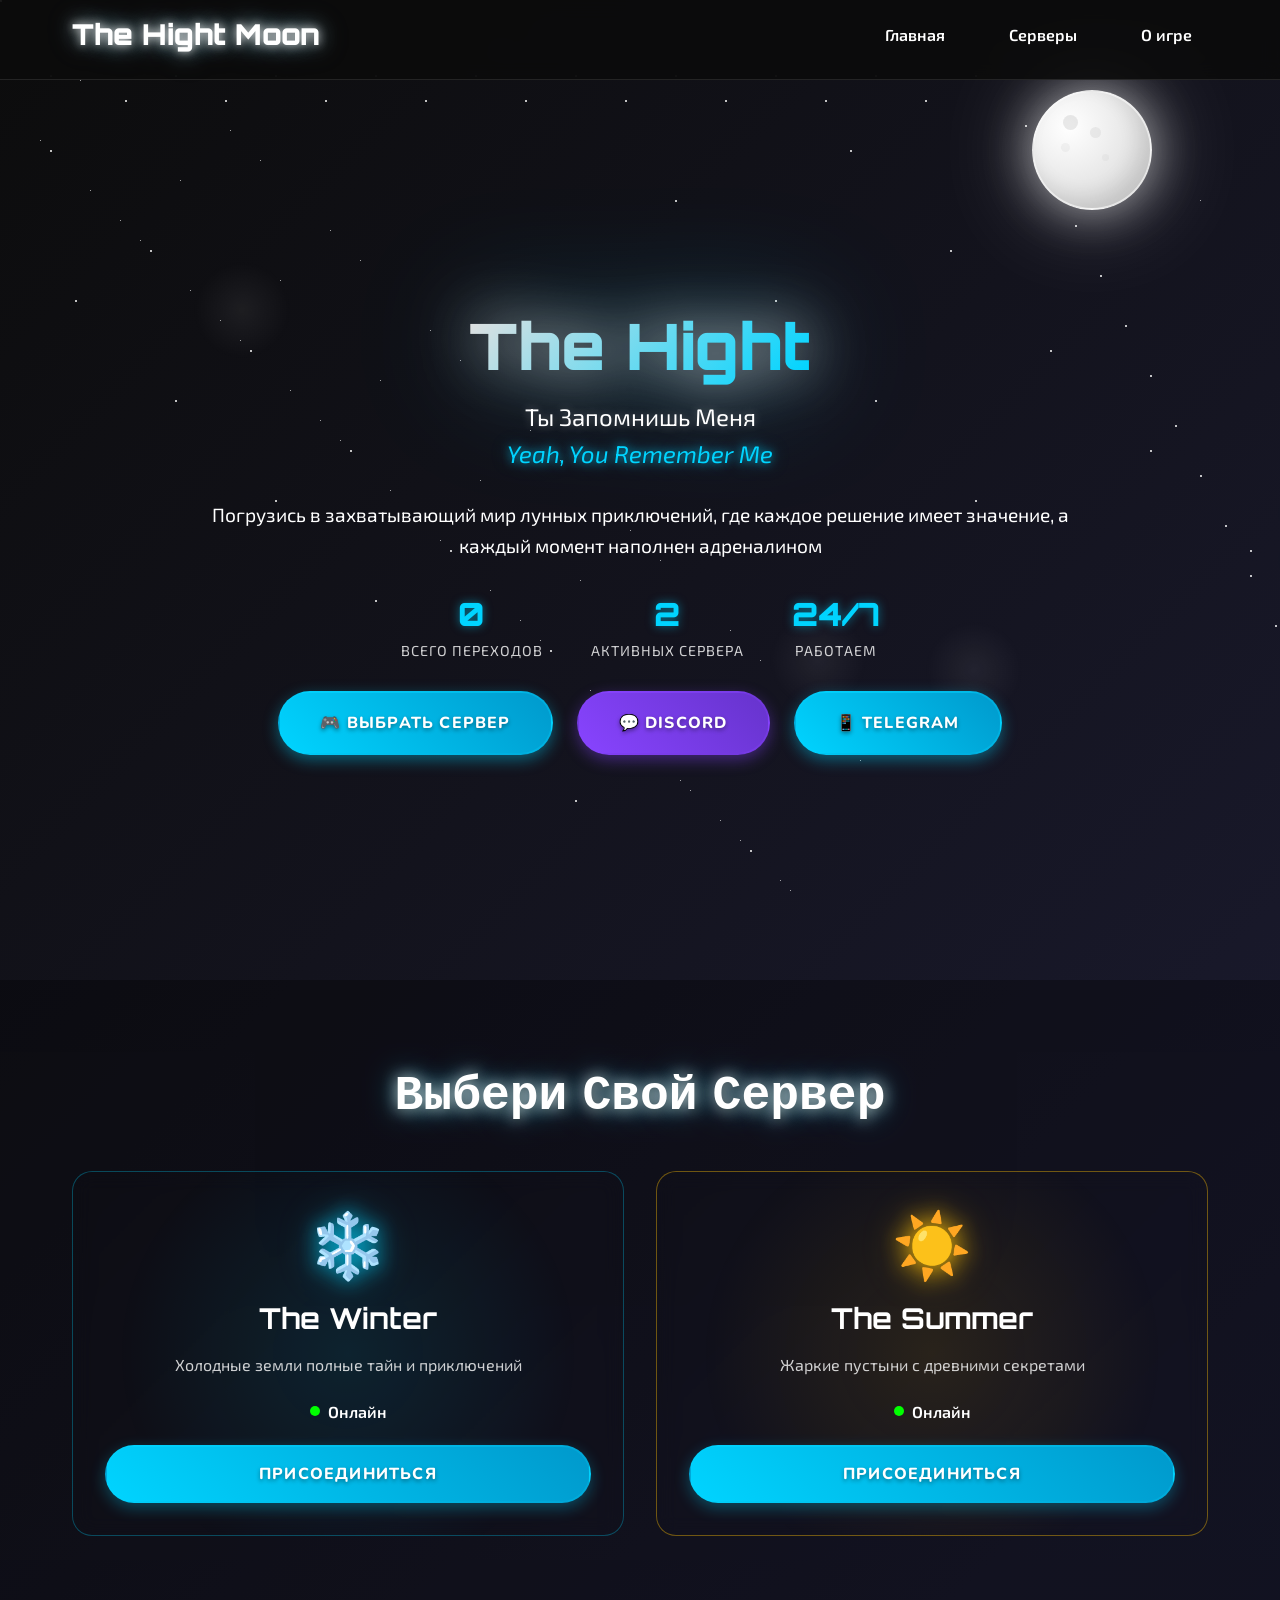
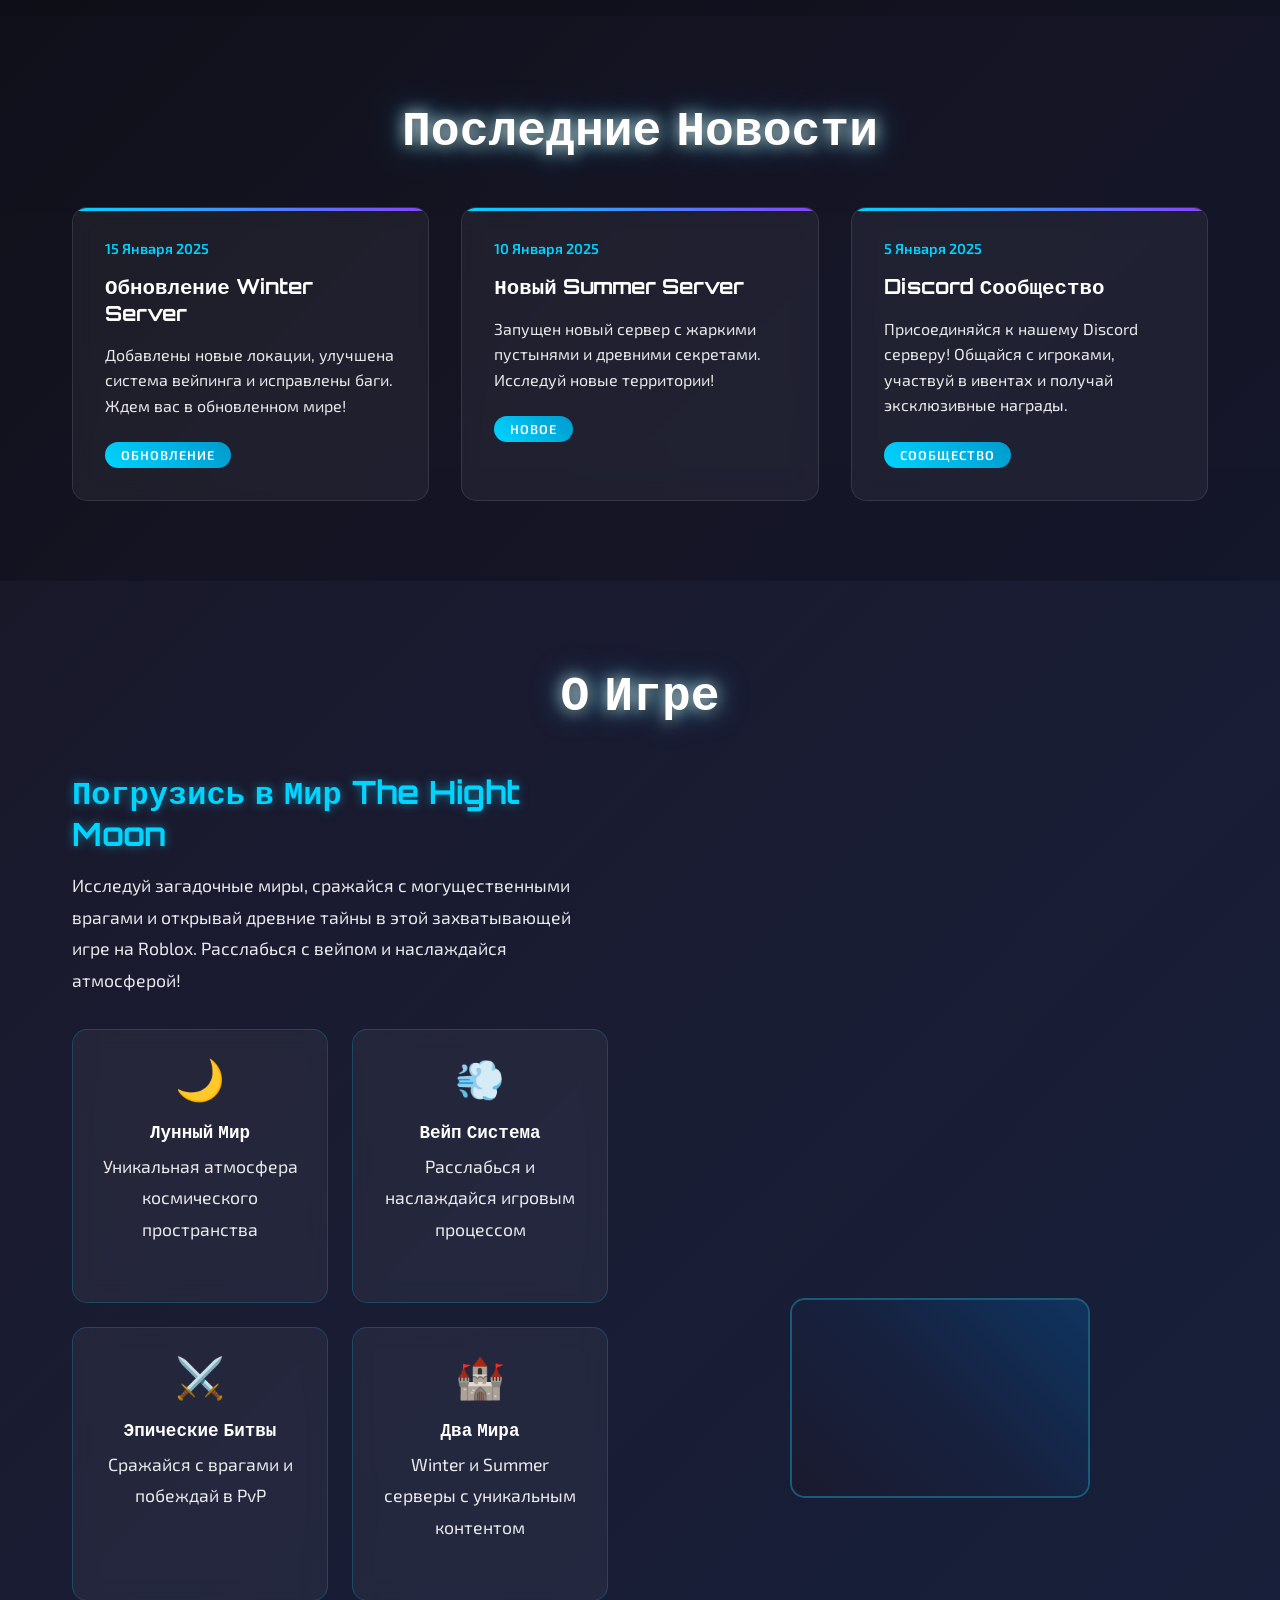
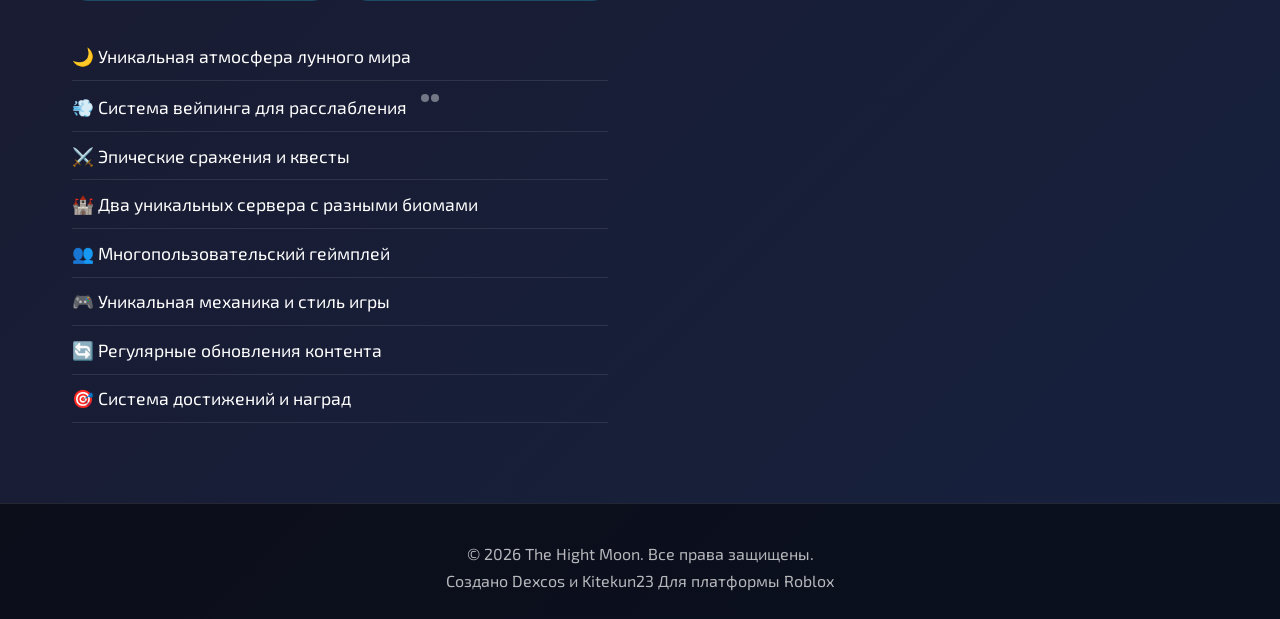
==== index.html @ ecf66708 "Add files via upload" ====
<!DOCTYPE html>
<html lang="ru">
<head>
    <meta charset="UTF-8">
    <meta name="viewport" content="width=device-width, initial-scale=1.0">
    <title>The Hight Moon - Ты Запомнишь Меня</title>
    <link rel="stylesheet" href="styles.css">
    <link href="https://fonts.googleapis.com/css2?family=Orbitron:wght@400;700;900&family=Exo+2:wght@300;400;600;700&family=Russo+One&family=Comfortaa:wght@300;400;500;600;700&family=Nunito:wght@200;300;400;500;600;700;800;900&display=swap" rel="stylesheet">
</head>
<body>
    <div class="stars"></div>
    <div class="moon"></div>
    
    <header class="header">
        <nav class="nav">
            <div class="logo">
                <h1 class="logo-text">The Hight Moon</h1>
            </div>
            <div class="nav-links">
                <a href="#home" class="nav-link">Главная</a>
                <a href="#servers" class="nav-link">Серверы</a>
                <a href="#about" class="nav-link">О игре</a>
            </div>
        </nav>
    </header>

    <main>
        <section id="home" class="hero">
            <div class="smoke-effects">
                <div class="smoke smoke-1"></div>
                <div class="smoke smoke-2"></div>
                <div class="smoke smoke-3"></div>
            </div>
            <div class="hero-content">
                <h1 class="hero-title">The Hight Moon</h1>
                <p class="hero-slogan">Ты Запомнишь Меня<br><span class="slogan-en">Yeah, You Remember Me</span></p>
                <div class="hero-description">
                    <p>Погрузись в захватывающий мир лунных приключений, где каждое решение имеет значение, а каждый момент наполнен адреналином</p>
                </div>
                <div class="hero-stats">
                    <div class="stat-item">
                        <div class="stat-number" id="total-joins">0</div>
                        <div class="stat-label">Всего переходов</div>
                    </div>
                    <div class="stat-item">
                        <div class="stat-number">2</div>
                        <div class="stat-label">Активных сервера</div>
                    </div>
                    <div class="stat-item">
                        <div class="stat-number">24/7</div>
                        <div class="stat-label">Работаем</div>
                    </div>
                </div>
                <div class="hero-buttons">
                    <button class="btn btn-primary" onclick="scrollToServers()">🎮 Выбрать Сервер</button>
                    <button class="btn btn-secondary" onclick="openDiscord()">💬 Discord</button>
                    <button class="btn btn-tertiary" onclick="openTelegram()">📱 Telegram</button>
                </div>
            </div>
        </section>

        <section id="servers" class="servers">
            <div class="container">
                <h2 class="section-title">Выбери Свой Сервер</h2>
                <div class="servers-grid">
                    <div class="server-card winter-server">
                        <div class="server-icon">❄️</div>
                        <h3 class="server-name">The Winter</h3>
                        <p class="server-description">Холодные земли полные тайн и приключений</p>
                        <div class="server-status" id="main-winter-status">
                            <span class="status-dot online"></span>
                            Онлайн
                        </div>
                        <button class="btn btn-server" onclick="joinServer('winter')" id="winter-btn">
                            Присоединиться
                        </button>
                    </div>
                    
                    <div class="server-card summer-server">
                        <div class="server-icon">☀️</div>
                        <h3 class="server-name">The Summer</h3>
                        <p class="server-description">Жаркие пустыни с древними секретами</p>
                        <div class="server-status" id="main-summer-status">
                            <span class="status-dot online"></span>
                            Онлайн
                        </div>
                        <button class="btn btn-server" onclick="joinServer('summer')" id="summer-btn">
                            Присоединиться
                        </button>
                    </div>
                </div>
            </div>
        </section>

        <section id="news" class="news">
            <div class="container">
                <h2 class="section-title">Последние Новости</h2>
                <div class="news-grid">
                    <div class="news-card">
                        <div class="news-date">15 Января 2025</div>
                        <h3>Обновление Winter Server</h3>
                        <p>Добавлены новые локации, улучшена система вейпинга и исправлены баги. Ждем вас в обновленном мире!</p>
                        <div class="news-tag">Обновление</div>
                    </div>
                    <div class="news-card">
                        <div class="news-date">10 Января 2025</div>
                        <h3>Новый Summer Server</h3>
                        <p>Запущен новый сервер с жаркими пустынями и древними секретами. Исследуй новые территории!</p>
                        <div class="news-tag">Новое</div>
                    </div>
                    <div class="news-card">
                        <div class="news-date">5 Января 2025</div>
                        <h3>Discord Сообщество</h3>
                        <p>Присоединяйся к нашему Discord серверу! Общайся с игроками, участвуй в ивентах и получай эксклюзивные награды.</p>
                        <div class="news-tag">Сообщество</div>
                    </div>
                </div>
            </div>
        </section>

        <section id="about" class="about">
            <div class="container">
                <h2 class="section-title">О Игре</h2>
                <div class="about-content">
                    <div class="about-text">
                        <h3>Погрузись в Мир The Hight Moon</h3>
                        <p>Исследуй загадочные миры, сражайся с могущественными врагами и открывай древние тайны в этой захватывающей игре на Roblox. Расслабься с вейпом и наслаждайся атмосферой!</p>
                        
                        <div class="features-grid">
                            <div class="feature-card">
                                <div class="feature-icon">🌙</div>
                                <h4>Лунный Мир</h4>
                                <p>Уникальная атмосфера космического пространства</p>
                            </div>
                            <div class="feature-card">
                                <div class="feature-icon">💨</div>
                                <h4>Вейп Система</h4>
                                <p>Расслабься и наслаждайся игровым процессом</p>
                            </div>
                            <div class="feature-card">
                                <div class="feature-icon">⚔️</div>
                                <h4>Эпические Битвы</h4>
                                <p>Сражайся с врагами и побеждай в PvP</p>
                            </div>
                            <div class="feature-card">
                                <div class="feature-icon">🏰</div>
                                <h4>Два Мира</h4>
                                <p>Winter и Summer серверы с уникальным контентом</p>
                            </div>
                        </div>
                        
                        <ul class="features-list">
                            <li>🌙 Уникальная атмосфера лунного мира</li>
                            <li>💨 Система вейпинга для расслабления <div class="vape-smoke"></div></li>
                            <li>⚔️ Эпические сражения и квесты</li>
                            <li>🏰 Два уникальных сервера с разными биомами</li>
                            <li>👥 Многопользовательский геймплей</li>
                            <li>🎮 Уникальная механика и стиль игры</li>
                            <li>🔄 Регулярные обновления контента</li>
                            <li>🎯 Система достижений и наград</li>
                        </ul>
                    </div>
                    <div class="about-visual">
                        <div class="game-preview">
                            <div class="preview-screen"></div>
                        </div>
                    </div>
                </div>
            </div>
        </section>
    </main>

    <footer class="footer">
        <div class="container">
            <p>&copy; 2026 The Hight Moon. Все права защищены.</p>
            <p>Создано Dexcos и Kitekun23 Для платформы Roblox</p>
        </div>
    </footer>

    <script src="script.js"></script>
</body>
</html>
---- styles.css ----
* {
    margin: 0;
    padding: 0;
    box-sizing: border-box;
}

body {
    font-family: 'Exo 2', sans-serif;
    background: linear-gradient(135deg, #0c0c0c 0%, #1a1a2e 50%, #16213e 100%);
    color: #ffffff;
    overflow-x: hidden;
    min-height: 100vh;
}

/* Animated Stars Background */
.stars {
    position: fixed;
    top: 0;
    left: 0;
    width: 100%;
    height: 100%;
    pointer-events: none;
    z-index: -2;
    overflow: hidden;
}

/* Static twinkling stars */
.stars::before {
    content: '';
    position: absolute;
    width: 2px;
    height: 2px;
    background: #ffffff;
    border-radius: 50%;
    box-shadow: 
        25px 25px #fff, 50px 75px #fff, 75px 25px #fff, 100px 50px #fff,
        125px 100px #fff, 150px 25px #fff, 175px 75px #fff, 200px 50px #fff,
        225px 100px #fff, 250px 25px #fff, 275px 75px #fff, 300px 50px #fff,
        325px 100px #fff, 350px 25px #fff, 375px 75px #fff, 400px 50px #fff,
        425px 100px #fff, 450px 25px #fff, 475px 75px #fff, 500px 50px #fff,
        525px 100px #fff, 550px 25px #fff, 575px 75px #fff, 600px 50px #fff,
        625px 100px #fff, 650px 25px #fff, 675px 75px #fff, 700px 50px #fff,
        725px 100px #fff, 750px 25px #fff, 775px 75px #fff, 800px 50px #fff,
        825px 100px #fff, 850px 25px #fff, 875px 75px #fff, 900px 50px #fff,
        925px 100px #fff, 950px 25px #fff, 975px 75px #fff, 1000px 50px #fff,
        1025px 125px #fff, 1050px 175px #fff, 1075px 225px #fff, 1100px 275px #fff,
        1125px 325px #fff, 1150px 375px #fff, 1175px 425px #fff, 1200px 475px #fff,
        1225px 525px #fff, 1250px 575px #fff, 1275px 625px #fff, 1300px 675px #fff,
        1325px 725px #fff, 1350px 775px #fff, 1375px 825px #fff, 1400px 875px #fff,
        50px 150px #fff, 150px 250px #fff, 250px 350px #fff, 350px 450px #fff,
        450px 550px #fff, 550px 650px #fff, 650px 750px #fff, 750px 850px #fff,
        850px 150px #fff, 950px 250px #fff, 1050px 350px #fff, 1150px 450px #fff,
        1250px 550px #fff, 1350px 650px #fff, 75px 300px #fff, 175px 400px #fff,
        275px 500px #fff, 375px 600px #fff, 475px 700px #fff, 575px 800px #fff,
        675px 200px #fff, 775px 300px #fff, 875px 400px #fff, 975px 500px #fff;
    animation: twinkle 3s infinite;
}

/* More static stars with different timing */
.stars::after {
    content: '';
    position: absolute;
    width: 1px;
    height: 1px;
    background: #ffffff;
    border-radius: 50%;
    box-shadow: 
        80px 80px #fff, 180px 180px #fff, 280px 280px #fff, 380px 380px #fff,
        480px 480px #fff, 580px 580px #fff, 680px 780px #fff, 780px 880px #fff,
        120px 220px #fff, 220px 320px #fff, 320px 420px #fff, 420px 520px #fff,
        520px 620px #fff, 620px 720px #fff, 720px 820px #fff, 820px 920px #fff,
        160px 60px #fff, 260px 160px #fff, 360px 260px #fff, 460px 360px #fff,
        560px 460px #fff, 660px 560px #fff, 760px 660px #fff, 860px 760px #fff,
        40px 140px #fff, 140px 240px #fff, 240px 340px #fff, 340px 440px #fff,
        440px 540px #fff, 540px 640px #fff, 640px 740px #fff, 740px 840px #fff,
        90px 190px #fff, 190px 290px #fff, 290px 390px #fff, 390px 490px #fff,
        490px 590px #fff, 590px 690px #fff, 690px 790px #fff, 790px 890px #fff,
        130px 30px #fff, 230px 130px #fff, 330px 230px #fff, 430px 330px #fff,
        530px 430px #fff, 630px 530px #fff, 730px 630px #fff, 830px 730px #fff,
        1100px 100px #fff, 1200px 200px #fff, 1300px 300px #fff, 1400px 400px #fff,
        1500px 500px #fff, 1600px 600px #fff, 1700px 700px #fff, 1800px 800px #fff;
    animation: twinkle 4s infinite;
    animation-delay: 2s;
    opacity: 0.8;
}

/* Falling stars */
.falling-star {
    position: absolute;
    width: 2px;
    height: 2px;
    background: linear-gradient(45deg, #ffffff, #00d4ff);
    border-radius: 50%;
    box-shadow: 0 0 10px #ffffff, 0 0 20px #00d4ff;
    animation: fall linear infinite;
}

.falling-star::before {
    content: '';
    position: absolute;
    top: 0;
    left: 0;
    width: 100px;
    height: 2px;
    background: linear-gradient(90deg, transparent, #ffffff, transparent);
    transform: rotate(-30deg);
    transform-origin: 0 0;
}

@keyframes fall {
    0% {
        transform: translateX(100vw) translateY(-50px);
        opacity: 1;
    }
    100% {
        transform: translateX(-200px) translateY(50vh);
        opacity: 0;
    }
}

@keyframes twinkle {
    0%, 100% { opacity: 0.3; }
    50% { opacity: 1; }
}

/* Animated Moon */
.moon {
    position: fixed;
    top: 10%;
    right: 10%;
    width: 120px;
    height: 120px;
    background: radial-gradient(circle at 30% 30%, #ffffff, #f0f0f0, #e0e0e0, #d0d0d0);
    border-radius: 50%;
    box-shadow: 
        0 0 50px rgba(255, 255, 255, 0.6),
        0 0 100px rgba(255, 255, 255, 0.3),
        inset -10px -10px 20px rgba(0, 0, 0, 0.1);
    z-index: -1;
    animation: moonFloat 6s ease-in-out infinite;
    border: 2px solid rgba(255, 255, 255, 0.3);
}

.moon::before {
    content: '';
    position: absolute;
    top: 20%;
    left: 25%;
    width: 15px;
    height: 15px;
    background: rgba(200, 200, 200, 0.4);
    border-radius: 50%;
    box-shadow: 
        25px 10px 0 -2px rgba(200, 200, 200, 0.3),
        -5px 25px 0 -3px rgba(200, 200, 200, 0.2),
        35px 35px 0 -4px rgba(200, 200, 200, 0.2);
}

@keyframes moonFloat {
    0%, 100% { transform: translateY(0px) rotate(0deg); }
    50% { transform: translateY(-20px) rotate(5deg); }
}

/* Header */
.header {
    position: fixed;
    top: 0;
    width: 100%;
    background: rgba(12, 12, 12, 0.9);
    backdrop-filter: blur(10px);
    z-index: 1000;
    padding: 1rem 0;
    border-bottom: 1px solid rgba(255, 255, 255, 0.1);
    min-height: 80px;
}

.nav {
    display: flex;
    justify-content: space-between;
    align-items: center;
    max-width: 1200px;
    margin: 0 auto;
    padding: 0 2rem;
}

.logo-text {
    font-family: 'Orbitron', monospace;
    font-size: 1.8rem;
    font-weight: 900;
    color: #ffffff;
    text-shadow: 
        0 0 10px rgba(255, 255, 255, 0.8),
        0 0 20px rgba(255, 255, 255, 0.6),
        0 0 30px rgba(0, 212, 255, 0.4);
    filter: drop-shadow(2px 2px 4px rgba(0, 0, 0, 0.8));
}

@keyframes gradientShift {
    0%, 100% { background-position: 0% 50%; }
    50% { background-position: 100% 50%; }
}

.nav-links {
    display: flex;
    gap: 2rem;
}

.nav-link {
    color: #ffffff;
    text-decoration: none;
    font-weight: 600;
    transition: all 0.3s ease;
    position: relative;
    padding: 0.5rem 1rem;
}

.nav-link::before {
    content: '';
    position: absolute;
    bottom: 0;
    left: 50%;
    width: 0;
    height: 2px;
    background: linear-gradient(45deg, #00d4ff, #8844ff);
    transition: all 0.3s ease;
    transform: translateX(-50%);
}

.nav-link:hover::before {
    width: 100%;
}

.nav-link:hover {
    color: #00d4ff;
    transform: translateY(-2px);
}

/* Hero Section */
.hero {
    min-height: 100vh;
    display: flex;
    align-items: center;
    justify-content: center;
    text-align: center;
    position: relative;
    padding: 0 2rem;
    margin-top: 80px;
}

.hero-content {
    z-index: 2;
    max-width: 900px;
}

.hero-description {
    margin: 2rem 0;
    font-size: 1.2rem;
    opacity: 0.9;
    line-height: 1.6;
    animation: fadeInUp 1s ease 0.7s both;
}

.hero-stats {
    display: flex;
    justify-content: center;
    gap: 3rem;
    margin: 2rem 0;
    animation: fadeInUp 1s ease 0.9s both;
}

.stat-item {
    text-align: center;
}

.stat-number {
    font-family: 'Orbitron', monospace;
    font-size: 2rem;
    font-weight: 900;
    color: #00d4ff;
    text-shadow: 0 0 10px rgba(0, 212, 255, 0.5);
    margin-bottom: 0.5rem;
}

.stat-label {
    font-size: 0.9rem;
    opacity: 0.8;
    text-transform: uppercase;
    letter-spacing: 1px;
}

.hero-title {
    font-family: 'Orbitron', monospace;
    font-size: 4rem;
    font-weight: 900;
    margin-bottom: 1rem;
    background: linear-gradient(135deg, #ffffff 0%, #e0e0e0 30%, #00d4ff 70%, #0099cc 100%);
    -webkit-background-clip: text;
    -webkit-text-fill-color: transparent;
    background-clip: text;
    filter: drop-shadow(0 0 30px rgba(255, 255, 255, 0.8)) drop-shadow(0 0 60px rgba(0, 212, 255, 0.4));
    animation: titleGlow 3s ease-in-out infinite alternate;
}

@keyframes titleGlow {
    0% { 
        filter: drop-shadow(0 0 30px rgba(255, 255, 255, 0.8)) drop-shadow(0 0 60px rgba(0, 212, 255, 0.4));
        transform: scale(1);
    }
    100% { 
        filter: drop-shadow(0 0 40px rgba(255, 255, 255, 1)) drop-shadow(0 0 80px rgba(0, 212, 255, 0.6));
        transform: scale(1.02);
    }
}

.hero-slogan {
    font-size: 1.5rem;
    margin-bottom: 2rem;
    opacity: 0.9;
    animation: fadeInUp 1s ease 0.5s both;
    color: #ffffff;
    text-shadow: 0 0 10px rgba(255, 255, 255, 0.3);
}

.slogan-en {
    font-style: italic;
    color: #00d4ff;
    display: block;
    margin-top: 0.5rem;
    text-shadow: 
        0 0 10px rgba(0, 212, 255, 0.8),
        0 0 20px rgba(0, 212, 255, 0.4);
    animation: slogan-glow 4s ease-in-out infinite alternate;
}

@keyframes slogan-glow {
    0% { 
        text-shadow: 
            0 0 10px rgba(0, 212, 255, 0.8),
            0 0 20px rgba(0, 212, 255, 0.4);
    }
    100% { 
        text-shadow: 
            0 0 20px rgba(0, 212, 255, 1),
            0 0 40px rgba(0, 212, 255, 0.6);
    }
}

.hero-buttons {
    display: flex;
    gap: 1.5rem;
    justify-content: center;
    flex-wrap: wrap;
    animation: fadeInUp 1s ease 1s both;
    margin-top: 2rem;
}

.hero-buttons .btn {
    min-width: 180px;
    padding: 1.2rem 2.5rem;
    font-size: 1rem;
    font-weight: 800;
    border-radius: 60px;
}

/* Buttons */
.btn {
    padding: 1rem 2rem;
    border: none;
    border-radius: 50px;
    font-size: 1.1rem;
    font-weight: 700;
    font-family: 'Nunito', 'Comfortaa', 'Exo 2', sans-serif;
    cursor: pointer;
    transition: all 0.3s ease;
    position: relative;
    overflow: hidden;
    text-transform: uppercase;
    letter-spacing: 1.2px;
    text-shadow: 0 2px 4px rgba(0, 0, 0, 0.4);
}

.btn::before {
    content: '';
    position: absolute;
    top: 0;
    left: -100%;
    width: 100%;
    height: 100%;
    background: linear-gradient(90deg, transparent, rgba(255, 255, 255, 0.2), transparent);
    transition: left 0.5s;
}

.btn:hover::before {
    left: 100%;
}

.btn-primary {
    background: linear-gradient(45deg, #00d4ff, #0099cc);
    color: white;
    box-shadow: 0 5px 15px rgba(0, 212, 255, 0.4);
    border: 2px solid rgba(0, 212, 255, 0.3);
    font-family: 'Nunito', 'Comfortaa', 'Exo 2', sans-serif;
    font-weight: 800;
    text-shadow: 0 2px 4px rgba(0, 0, 0, 0.4);
}

.btn-primary:hover {
    transform: translateY(-3px);
    box-shadow: 0 8px 25px rgba(0, 212, 255, 0.6);
    background: linear-gradient(45deg, #00d4ff, #00aadd);
    text-shadow: 0 2px 6px rgba(0, 0, 0, 0.5);
}

.btn-secondary {
    background: linear-gradient(45deg, #8844ff, #6633cc);
    color: white;
    box-shadow: 0 5px 15px rgba(136, 68, 255, 0.4);
    border: 2px solid rgba(136, 68, 255, 0.3);
    font-family: 'Nunito', 'Comfortaa', 'Exo 2', sans-serif;
    font-weight: 800;
    text-shadow: 0 2px 4px rgba(0, 0, 0, 0.4);
}

.btn-secondary:hover {
    transform: translateY(-3px);
    box-shadow: 0 8px 25px rgba(136, 68, 255, 0.6);
    background: linear-gradient(45deg, #9955ff, #7744dd);
    text-shadow: 0 2px 6px rgba(0, 0, 0, 0.5);
}

.btn-tertiary {
    background: linear-gradient(45deg, #00d4ff, #0099cc);
    color: white;
    box-shadow: 0 5px 15px rgba(0, 212, 255, 0.4);
    border: 2px solid rgba(0, 212, 255, 0.3);
    font-family: 'Nunito', 'Comfortaa', 'Exo 2', sans-serif;
    font-weight: 800;
    text-shadow: 0 2px 4px rgba(0, 0, 0, 0.4);
}

.btn-tertiary:hover {
    transform: translateY(-3px);
    box-shadow: 0 8px 25px rgba(0, 212, 255, 0.6);
    background: linear-gradient(45deg, #00d4ff, #00aadd);
    text-shadow: 0 2px 6px rgba(0, 0, 0, 0.5);
}

/* Smoke and Vape Effects */
.smoke-effects {
    position: absolute;
    top: 0;
    left: 0;
    width: 100%;
    height: 100%;
    pointer-events: none;
    z-index: 1;
}

.smoke {
    position: absolute;
    width: 100px;
    height: 100px;
    background: radial-gradient(circle, rgba(255, 255, 255, 0.1) 0%, transparent 70%);
    border-radius: 50%;
    animation: smokeFloat 8s ease-in-out infinite;
    opacity: 0.6;
}

.smoke-1 {
    top: 20%;
    left: 15%;
    animation-delay: 0s;
    animation-duration: 10s;
}

.smoke-2 {
    top: 60%;
    right: 20%;
    animation-delay: 3s;
    animation-duration: 12s;
}

.smoke-3 {
    bottom: 30%;
    left: 60%;
    animation-delay: 6s;
    animation-duration: 9s;
}

@keyframes smokeFloat {
    0%, 100% {
        transform: translateY(0px) scale(1) rotate(0deg);
        opacity: 0.3;
    }
    25% {
        transform: translateY(-30px) scale(1.2) rotate(90deg);
        opacity: 0.6;
    }
    50% {
        transform: translateY(-60px) scale(1.5) rotate(180deg);
        opacity: 0.4;
    }
    75% {
        transform: translateY(-30px) scale(1.1) rotate(270deg);
        opacity: 0.7;
    }
}

/* Vape smoke effect */
.vape-smoke {
    display: inline-block;
    position: relative;
    margin-left: 10px;
    width: 20px;
    height: 20px;
}

.vape-smoke::before,
.vape-smoke::after {
    content: '';
    position: absolute;
    width: 8px;
    height: 8px;
    background: rgba(255, 255, 255, 0.4);
    border-radius: 50%;
    animation: vapeSmoke 2s ease-in-out infinite;
}

.vape-smoke::before {
    left: 0;
    animation-delay: 0s;
}

.vape-smoke::after {
    left: 10px;
    animation-delay: 0.5s;
}

@keyframes vapeSmoke {
    0% {
        transform: translateY(0) scale(0.5);
        opacity: 0.8;
    }
    50% {
        transform: translateY(-15px) scale(1);
        opacity: 0.4;
    }
    100% {
        transform: translateY(-30px) scale(1.5);
        opacity: 0;
    }
}

@keyframes clickSmokeFloat {
    0% {
        transform: translateY(0) scale(0.5);
        opacity: 0.8;
    }
    100% {
        transform: translateY(-50px) scale(2);
        opacity: 0;
    }
}

/* Sections */
.container {
    max-width: 1200px;
    margin: 0 auto;
    padding: 0 2rem;
}

.section-title {
    font-family: 'Orbitron', monospace;
    font-size: 3rem;
    text-align: center;
    margin-bottom: 3rem;
    color: #ffffff;
    text-shadow: 
        0 0 15px rgba(255, 255, 255, 0.8),
        0 0 30px rgba(0, 212, 255, 0.6),
        2px 2px 6px rgba(0, 0, 0, 0.8);
}

/* Servers Section */
.servers {
    padding: 5rem 0;
    background: rgba(0, 0, 0, 0.3);
}

.servers-grid {
    display: grid;
    grid-template-columns: repeat(auto-fit, minmax(350px, 1fr));
    gap: 2rem;
    margin-top: 3rem;
}

.server-card {
    background: rgba(255, 255, 255, 0.05);
    border-radius: 20px;
    padding: 2rem;
    text-align: center;
    backdrop-filter: blur(10px);
    border: 1px solid rgba(255, 255, 255, 0.1);
    transition: all 0.3s ease;
    position: relative;
    overflow: hidden;
}

.server-card::before {
    content: '';
    position: absolute;
    top: 0;
    left: 0;
    right: 0;
    bottom: 0;
    background: linear-gradient(45deg, transparent, rgba(255, 255, 255, 0.05), transparent);
    transform: translateX(-100%);
    transition: transform 0.6s;
}

.server-card:hover::before {
    transform: translateX(100%);
}

.server-card:hover {
    transform: translateY(-10px);
    box-shadow: 0 20px 40px rgba(0, 0, 0, 0.3);
}

.winter-server {
    border-color: rgba(0, 212, 255, 0.3);
    background: radial-gradient(circle at center, rgba(0, 212, 255, 0.1) 0%, transparent 70%);
}

.winter-server:hover {
    box-shadow: 0 20px 40px rgba(0, 212, 255, 0.2);
    background: radial-gradient(circle at center, rgba(0, 212, 255, 0.15) 0%, transparent 70%);
}

.winter-server .server-icon {
    text-shadow: 0 0 20px rgba(0, 212, 255, 0.8), 0 0 40px rgba(0, 212, 255, 0.4);
}

.summer-server {
    border-color: rgba(255, 193, 7, 0.4);
    background: radial-gradient(circle at center, rgba(255, 193, 7, 0.1) 0%, transparent 70%);
}

.summer-server:hover {
    box-shadow: 0 20px 40px rgba(255, 193, 7, 0.3);
    background: radial-gradient(circle at center, rgba(255, 193, 7, 0.15) 0%, transparent 70%);
}

.server-icon {
    font-size: 4rem;
    margin-bottom: 1rem;
    animation: pulse 2s infinite;
}

.summer-server .server-icon {
    text-shadow: 0 0 20px rgba(255, 193, 7, 0.8), 0 0 40px rgba(255, 193, 7, 0.4);
}

@keyframes pulse {
    0%, 100% { transform: scale(1); }
    50% { transform: scale(1.1); }
}

.server-name {
    font-family: 'Orbitron', monospace;
    font-size: 1.8rem;
    margin-bottom: 1rem;
    color: #ffffff;
}

.server-description {
    margin-bottom: 1.5rem;
    opacity: 0.8;
    line-height: 1.6;
}

.server-status {
    display: flex;
    align-items: center;
    justify-content: center;
    gap: 0.5rem;
    margin-bottom: 1.5rem;
    font-weight: 600;
}

.status-dot {
    width: 10px;
    height: 10px;
    border-radius: 50%;
    background: #00ff00;
    animation: blink 1.5s infinite;
}

.status-dot.offline {
    background: #ff4444;
}

.status-dot.maintenance {
    background: #ffaa00;
    animation: blink 1s infinite;
}

@keyframes blink {
    0%, 100% { opacity: 1; }
    50% { opacity: 0.3; }
}

.btn-server {
    background: linear-gradient(45deg, #00d4ff, #0099cc);
    color: white;
    width: 100%;
    box-shadow: 0 5px 15px rgba(0, 212, 255, 0.3);
    border: 2px solid rgba(0, 212, 255, 0.2);
    font-family: 'Nunito', 'Comfortaa', 'Exo 2', sans-serif;
    font-weight: 800;
    font-size: 1rem;
    letter-spacing: 1.2px;
}

.btn-server:hover {
    transform: translateY(-3px);
    box-shadow: 0 8px 25px rgba(0, 212, 255, 0.5);
}

/* News Section */
.news {
    padding: 5rem 0;
    background: rgba(0, 0, 0, 0.2);
}

.news-grid {
    display: grid;
    grid-template-columns: repeat(auto-fit, minmax(300px, 1fr));
    gap: 2rem;
    margin-top: 3rem;
}

.news-card {
    background: rgba(255, 255, 255, 0.05);
    border: 1px solid rgba(255, 255, 255, 0.1);
    border-radius: 15px;
    padding: 2rem;
    backdrop-filter: blur(10px);
    transition: all 0.3s ease;
    position: relative;
    overflow: hidden;
}

.news-card::before {
    content: '';
    position: absolute;
    top: 0;
    left: 0;
    right: 0;
    height: 3px;
    background: linear-gradient(90deg, #00d4ff, #8844ff);
}

.news-card:hover {
    transform: translateY(-5px);
    box-shadow: 0 15px 30px rgba(0, 212, 255, 0.1);
    border-color: rgba(0, 212, 255, 0.3);
}

.news-date {
    font-size: 0.9rem;
    color: #00d4ff;
    margin-bottom: 1rem;
    font-weight: 600;
}

.news-card h3 {
    font-family: 'Orbitron', monospace;
    color: #ffffff;
    margin-bottom: 1rem;
    font-size: 1.3rem;
}

.news-card p {
    line-height: 1.6;
    opacity: 0.9;
    margin-bottom: 1.5rem;
}

.news-tag {
    display: inline-block;
    background: linear-gradient(45deg, #00d4ff, #0099cc);
    color: white;
    padding: 0.3rem 1rem;
    border-radius: 20px;
    font-size: 0.8rem;
    font-weight: 600;
    text-transform: uppercase;
    letter-spacing: 1px;
}

/* About Section */
.about {
    padding: 5rem 0;
}

.about-content {
    display: grid;
    grid-template-columns: 1fr 1fr;
    gap: 4rem;
    align-items: center;
}

.about-text h3 {
    font-family: 'Orbitron', monospace;
    font-size: 2rem;
    margin-bottom: 1rem;
    color: #00d4ff;
    text-shadow: 0 0 10px rgba(0, 212, 255, 0.5);
}

.features-grid {
    display: grid;
    grid-template-columns: repeat(auto-fit, minmax(250px, 1fr));
    gap: 1.5rem;
    margin: 2rem 0;
}

.feature-card {
    background: rgba(255, 255, 255, 0.05);
    border: 1px solid rgba(0, 212, 255, 0.2);
    border-radius: 15px;
    padding: 1.5rem;
    text-align: center;
    transition: all 0.3s ease;
    backdrop-filter: blur(10px);
}

.feature-card:hover {
    transform: translateY(-5px);
    box-shadow: 0 10px 25px rgba(0, 212, 255, 0.2);
    border-color: rgba(0, 212, 255, 0.4);
}

.feature-icon {
    font-size: 2.5rem;
    margin-bottom: 1rem;
    animation: pulse 2s infinite;
}

.feature-card h4 {
    font-family: 'Orbitron', monospace;
    color: #ffffff;
    margin-bottom: 0.5rem;
    font-size: 1.1rem;
}

.feature-card p {
    font-size: 0.9rem;
    opacity: 0.8;
    line-height: 1.4;
}

.about-text p {
    font-size: 1.1rem;
    line-height: 1.8;
    margin-bottom: 2rem;
    opacity: 0.9;
}

.features-list {
    list-style: none;
}

.features-list li {
    padding: 0.8rem 0;
    font-size: 1.1rem;
    border-bottom: 1px solid rgba(255, 255, 255, 0.1);
    transition: all 0.3s ease;
}

.features-list li:hover {
    color: #00d4ff;
    transform: translateX(10px);
}

.about-visual {
    display: flex;
    justify-content: center;
}

.game-preview {
    width: 300px;
    height: 200px;
    background: rgba(255, 255, 255, 0.05);
    border-radius: 15px;
    border: 2px solid rgba(0, 212, 255, 0.3);
    position: relative;
    overflow: hidden;
}

.preview-screen {
    width: 100%;
    height: 100%;
    background: linear-gradient(45deg, #1a1a2e, #16213e, #0f3460);
    animation: screenGlow 3s ease infinite;
}

@keyframes screenGlow {
    0%, 100% { box-shadow: inset 0 0 20px rgba(0, 212, 255, 0.3); }
    50% { box-shadow: inset 0 0 40px rgba(0, 212, 255, 0.6); }
}

/* Footer */
.footer {
    background: rgba(0, 0, 0, 0.5);
    padding: 2rem 0;
    text-align: center;
    border-top: 1px solid rgba(255, 255, 255, 0.1);
}

.footer p {
    margin: 0.5rem 0;
    opacity: 0.7;
}

/* Animations */
@keyframes fadeInUp {
    from {
        opacity: 0;
        transform: translateY(30px);
    }
    to {
        opacity: 1;
        transform: translateY(0);
    }
}

/* Responsive */
@media (max-width: 768px) {
    .nav {
        flex-direction: column;
        gap: 1rem;
    }
    
    .nav-links {
        gap: 1rem;
    }
    
    .hero-title {
        font-size: 2.5rem;
    }
    
    .hero-slogan {
        font-size: 1.2rem;
    }
    
    .hero-stats {
        flex-direction: column;
        gap: 1.5rem;
    }
    
    .hero-buttons {
        flex-direction: column;
        align-items: center;
    }
    
    .servers-grid {
        grid-template-columns: 1fr;
    }
    
    .news-grid {
        grid-template-columns: 1fr;
    }
    
    .features-grid {
        grid-template-columns: 1fr;
    }
    
    .about-content {
        grid-template-columns: 1fr;
        gap: 2rem;
    }
    
    .section-title {
        font-size: 2rem;
    }
    
    .hero-stats {
        gap: 1rem;
    }
    
    .stat-number {
        font-size: 1.5rem;
    }
}
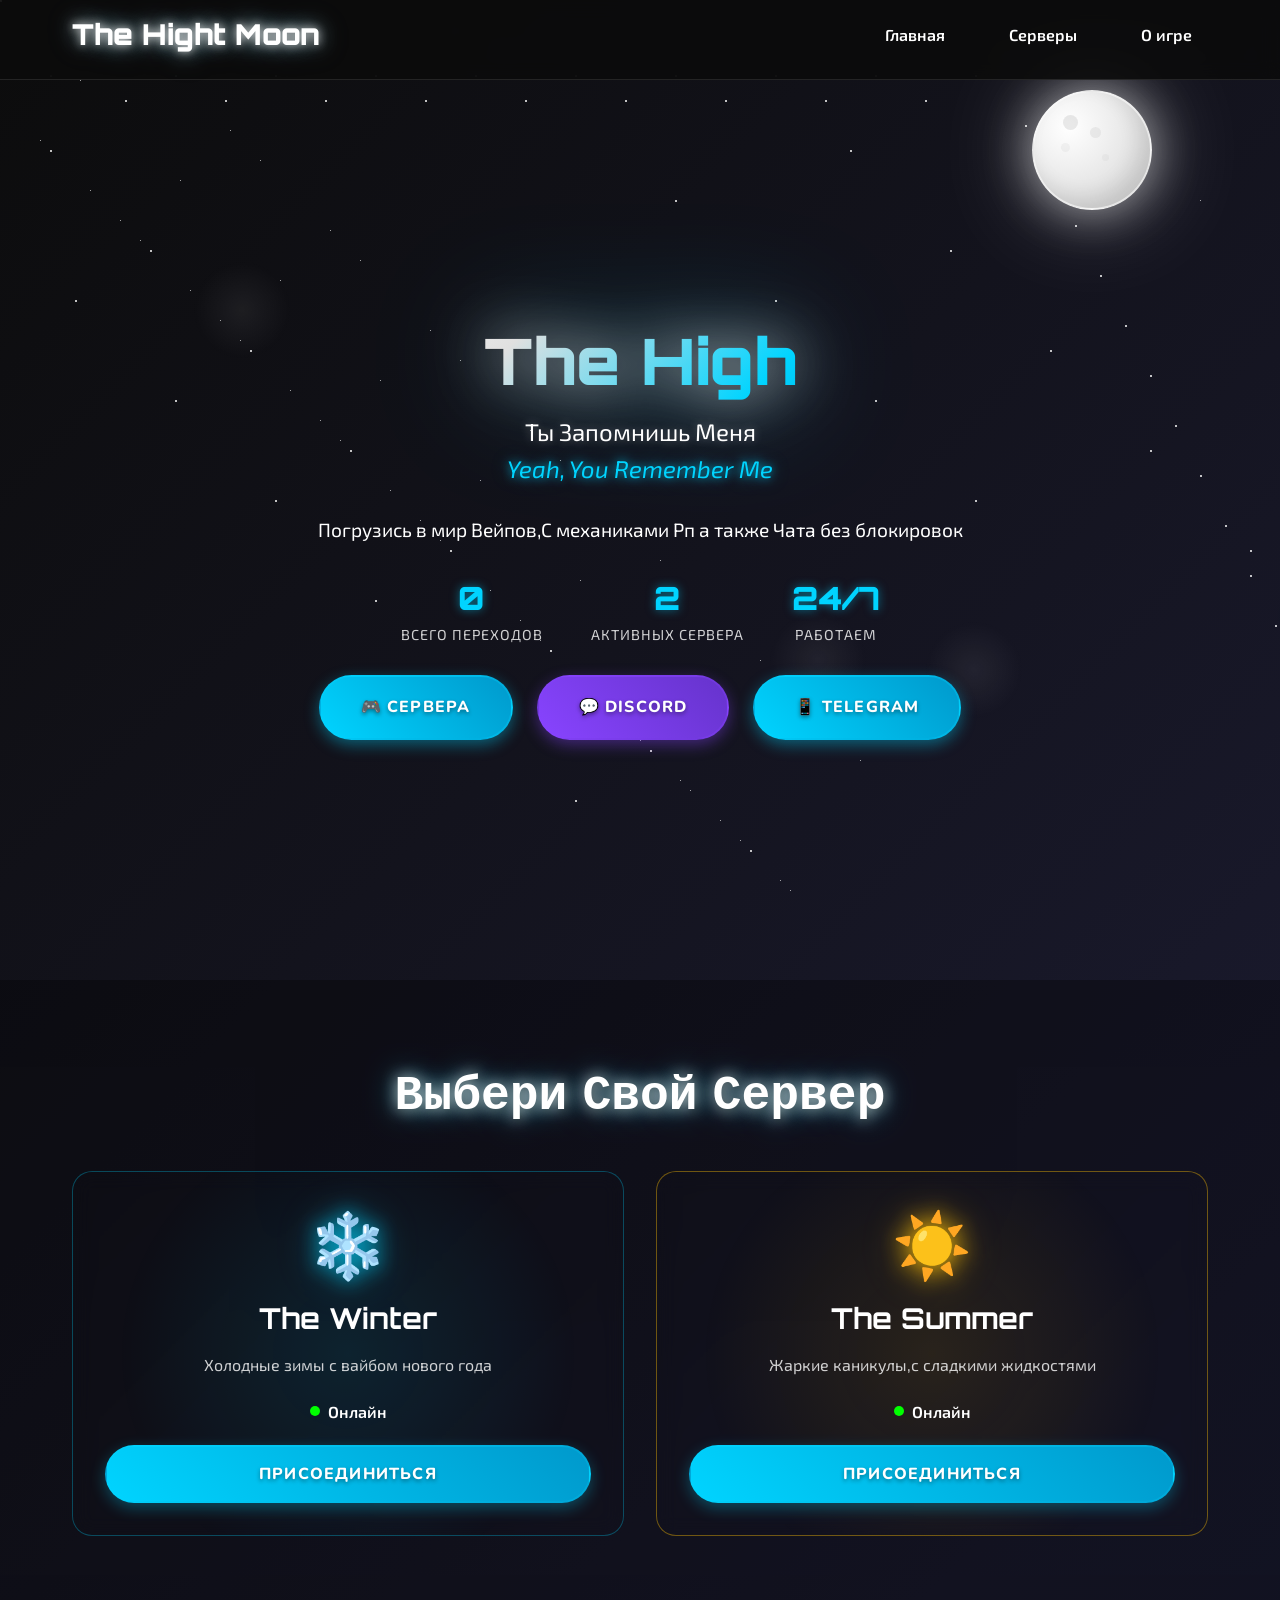
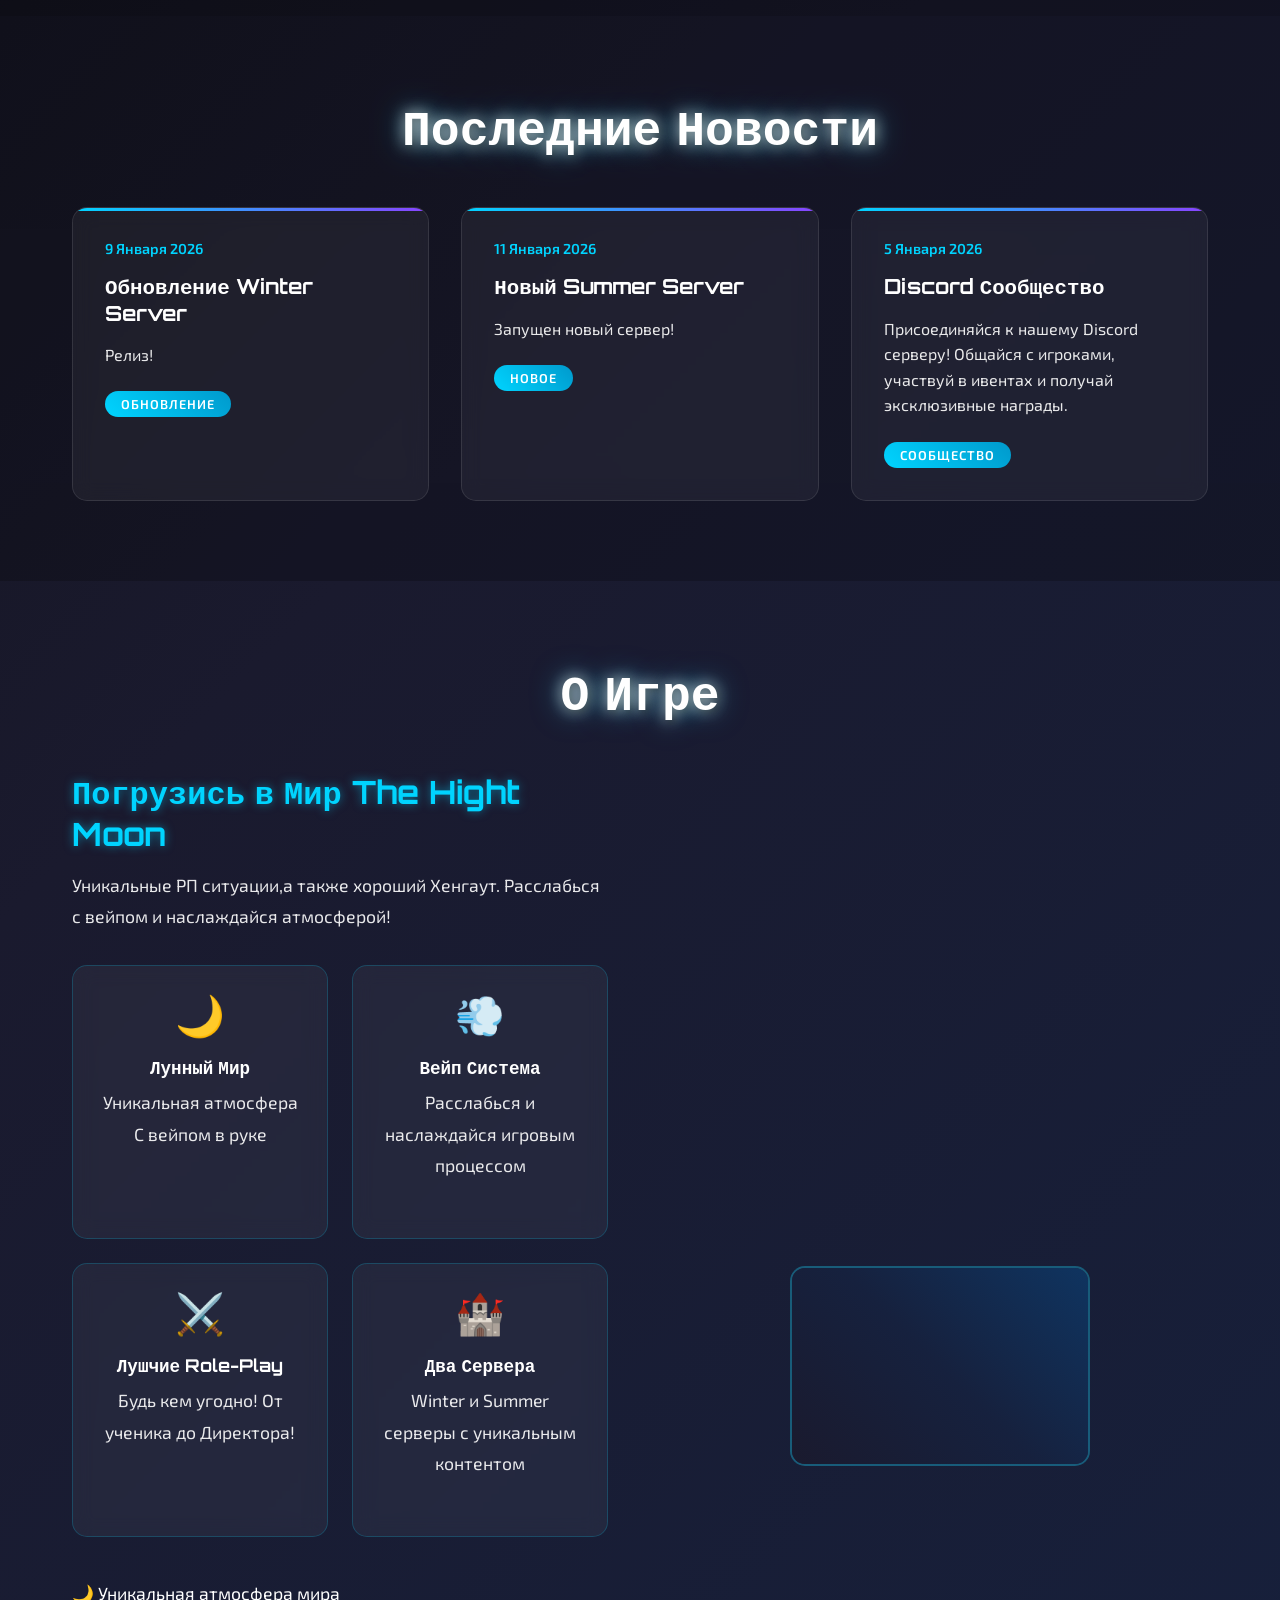
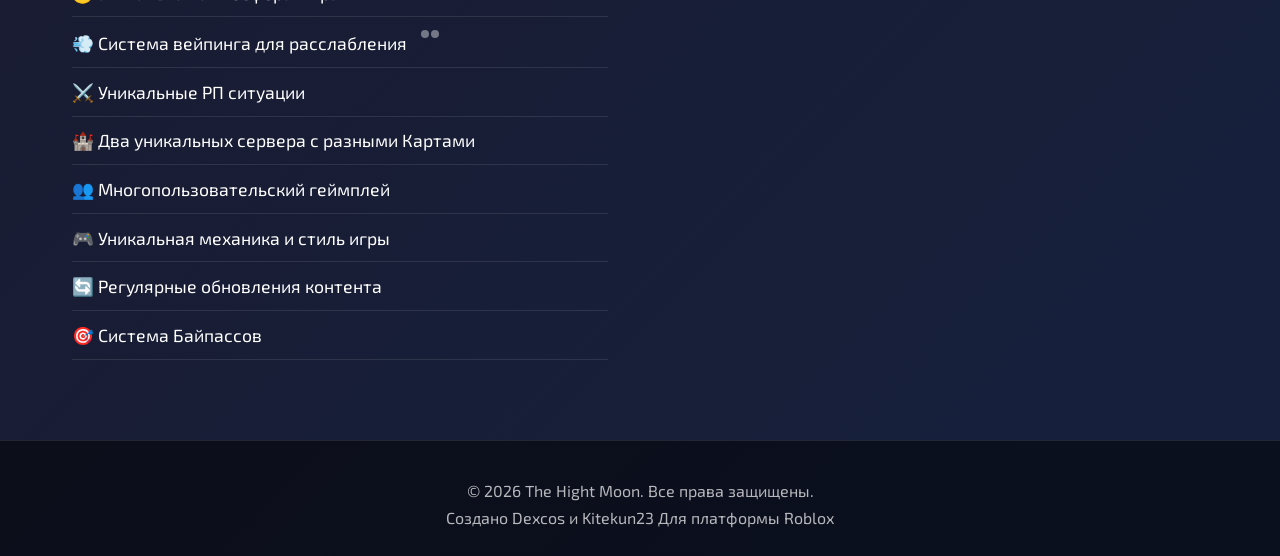
==== commit f0e0f4b1: "Update index.html" ====
--- a/index.html
+++ b/index.html
@@ -35,7 +35,7 @@
                 <h1 class="hero-title">The Hight Moon</h1>
                 <p class="hero-slogan">Ты Запомнишь Меня<br><span class="slogan-en">Yeah, You Remember Me</span></p>
                 <div class="hero-description">
-                    <p>Погрузись в захватывающий мир лунных приключений, где каждое решение имеет значение, а каждый момент наполнен адреналином</p>
+                    <p>Погрузись в мир Вейпов,С механиками Рп а также Чата без блокировок</p>
                 </div>
                 <div class="hero-stats">
                     <div class="stat-item">
@@ -52,7 +52,7 @@
                     </div>
                 </div>
                 <div class="hero-buttons">
-                    <button class="btn btn-primary" onclick="scrollToServers()">🎮 Выбрать Сервер</button>
+                    <button class="btn btn-primary" onclick="scrollToServers()">🎮 Сервера</button>
                     <button class="btn btn-secondary" onclick="openDiscord()">💬 Discord</button>
                     <button class="btn btn-tertiary" onclick="openTelegram()">📱 Telegram</button>
                 </div>
@@ -66,7 +66,7 @@
                     <div class="server-card winter-server">
                         <div class="server-icon">❄️</div>
                         <h3 class="server-name">The Winter</h3>
-                        <p class="server-description">Холодные земли полные тайн и приключений</p>
+                        <p class="server-description">Холодные зимы с вайбом нового года</p>
                         <div class="server-status" id="main-winter-status">
                             <span class="status-dot online"></span>
                             Онлайн
@@ -79,7 +79,7 @@
                     <div class="server-card summer-server">
                         <div class="server-icon">☀️</div>
                         <h3 class="server-name">The Summer</h3>
-                        <p class="server-description">Жаркие пустыни с древними секретами</p>
+                        <p class="server-description">Жаркие каникулы,с сладкими жидкостями</p>
                         <div class="server-status" id="main-summer-status">
                             <span class="status-dot online"></span>
                             Онлайн
@@ -97,19 +97,19 @@
                 <h2 class="section-title">Последние Новости</h2>
                 <div class="news-grid">
                     <div class="news-card">
-                        <div class="news-date">15 Января 2025</div>
+                        <div class="news-date">9 Января 2026</div>
                         <h3>Обновление Winter Server</h3>
-                        <p>Добавлены новые локации, улучшена система вейпинга и исправлены баги. Ждем вас в обновленном мире!</p>
+                        <p>Релиз!</p>
                         <div class="news-tag">Обновление</div>
                     </div>
                     <div class="news-card">
-                        <div class="news-date">10 Января 2025</div>
+                        <div class="news-date">11 Января 2026</div>
                         <h3>Новый Summer Server</h3>
-                        <p>Запущен новый сервер с жаркими пустынями и древними секретами. Исследуй новые территории!</p>
+                        <p>Запущен новый сервер!</p>
                         <div class="news-tag">Новое</div>
                     </div>
                     <div class="news-card">
-                        <div class="news-date">5 Января 2025</div>
+                        <div class="news-date">5 Января 2026</div>
                         <h3>Discord Сообщество</h3>
                         <p>Присоединяйся к нашему Discord серверу! Общайся с игроками, участвуй в ивентах и получай эксклюзивные награды.</p>
                         <div class="news-tag">Сообщество</div>
@@ -124,13 +124,13 @@
                 <div class="about-content">
                     <div class="about-text">
                         <h3>Погрузись в Мир The Hight Moon</h3>
-                        <p>Исследуй загадочные миры, сражайся с могущественными врагами и открывай древние тайны в этой захватывающей игре на Roblox. Расслабься с вейпом и наслаждайся атмосферой!</p>
+                        <p>Уникальные РП ситуации,а также хороший Хенгаут. Расслабься с вейпом и наслаждайся атмосферой!</p>
                         
                         <div class="features-grid">
                             <div class="feature-card">
                                 <div class="feature-icon">🌙</div>
                                 <h4>Лунный Мир</h4>
-                                <p>Уникальная атмосфера космического пространства</p>
+                                <p>Уникальная атмосфера С вейпом в руке</p>
                             </div>
                             <div class="feature-card">
                                 <div class="feature-icon">💨</div>
@@ -139,25 +139,25 @@
                             </div>
                             <div class="feature-card">
                                 <div class="feature-icon">⚔️</div>
-                                <h4>Эпические Битвы</h4>
-                                <p>Сражайся с врагами и побеждай в PvP</p>
+                                <h4>Лушчие Role-Play</h4>
+                                <p>Будь кем угодно! От ученика до Директора!</p>
                             </div>
                             <div class="feature-card">
                                 <div class="feature-icon">🏰</div>
-                                <h4>Два Мира</h4>
+                                <h4>Два Сервера</h4>
                                 <p>Winter и Summer серверы с уникальным контентом</p>
                             </div>
                         </div>
                         
                         <ul class="features-list">
-                            <li>🌙 Уникальная атмосфера лунного мира</li>
+                            <li>🌙 Уникальная атмосфера мира</li>
                             <li>💨 Система вейпинга для расслабления <div class="vape-smoke"></div></li>
-                            <li>⚔️ Эпические сражения и квесты</li>
-                            <li>🏰 Два уникальных сервера с разными биомами</li>
+                            <li>⚔️ Уникальные РП ситуации</li>
+                            <li>🏰 Два уникальных сервера с разными Картами</li>
                             <li>👥 Многопользовательский геймплей</li>
                             <li>🎮 Уникальная механика и стиль игры</li>
                             <li>🔄 Регулярные обновления контента</li>
-                            <li>🎯 Система достижений и наград</li>
+                            <li>🎯 Система Байпассов</li>
                         </ul>
                     </div>
                     <div class="about-visual">
@@ -179,4 +179,6 @@
 
     <script src="script.js"></script>
 </body>
-</html>+
+</html>
+
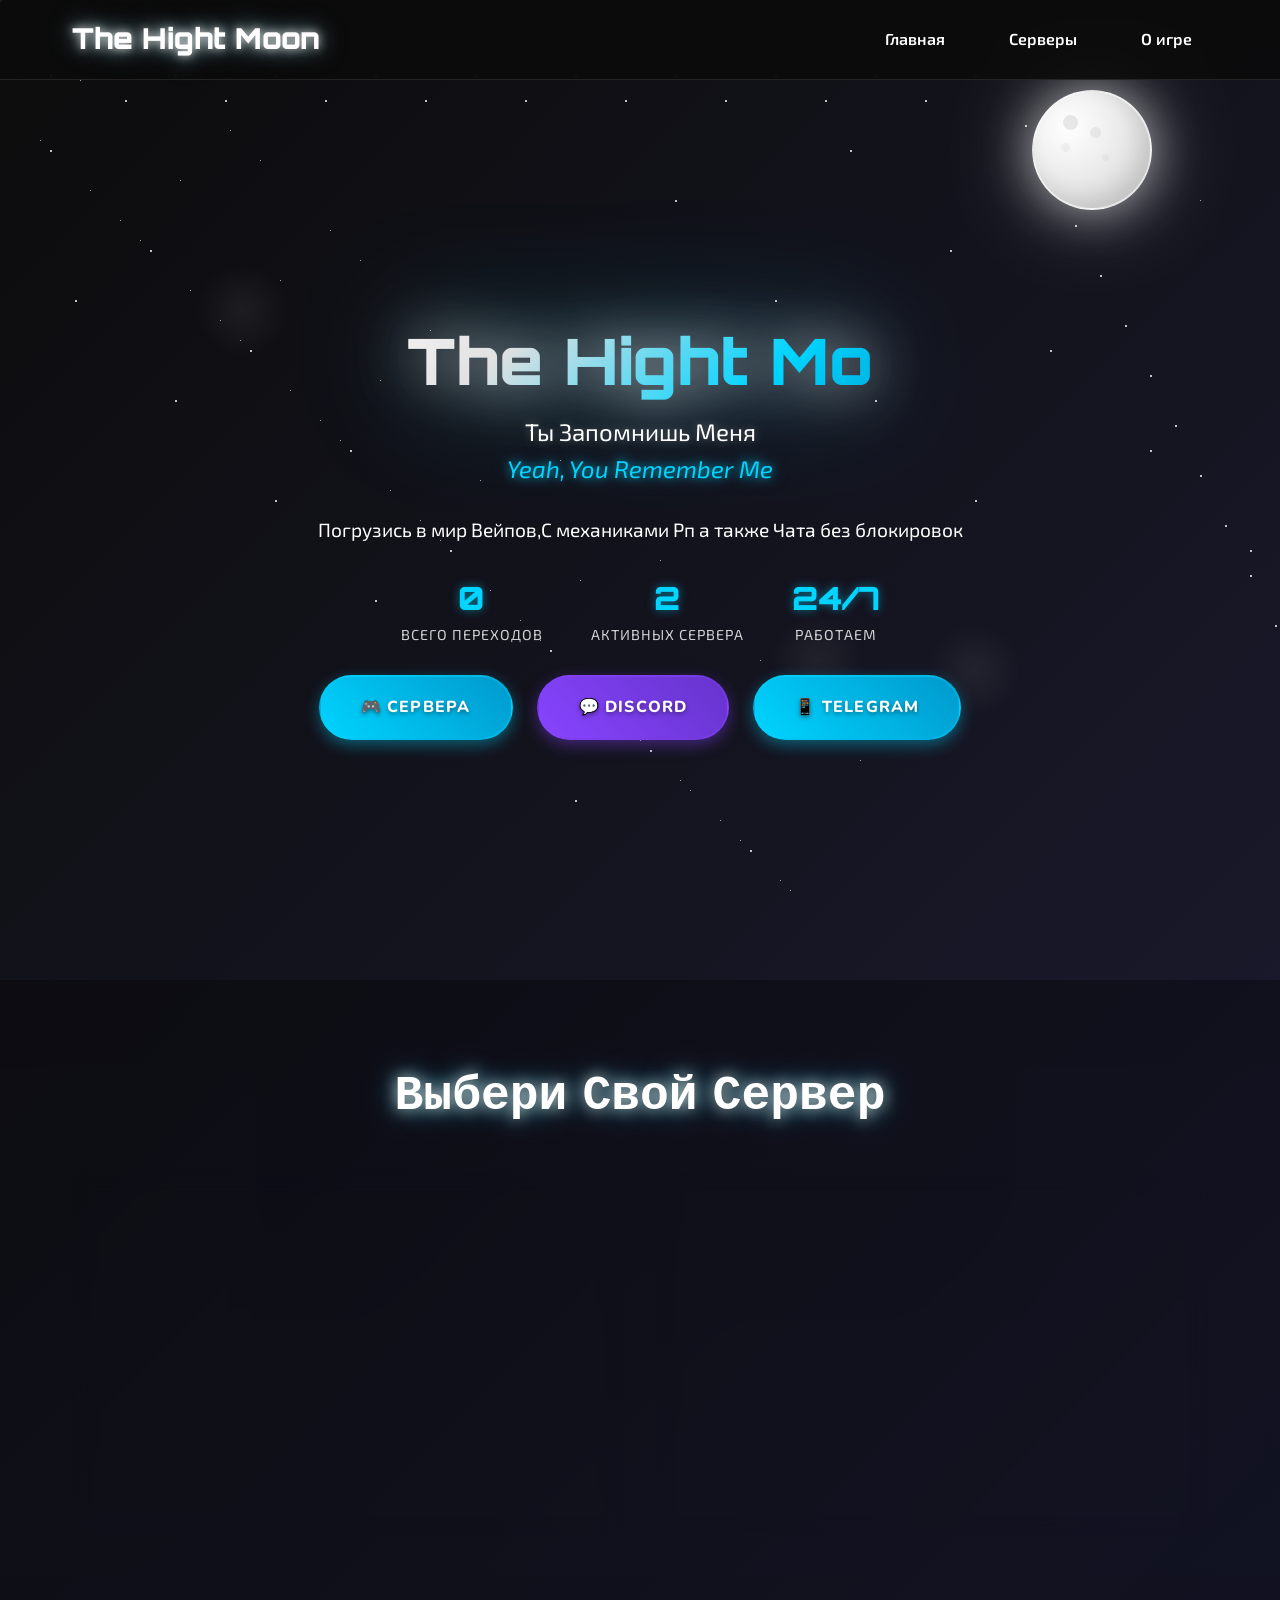
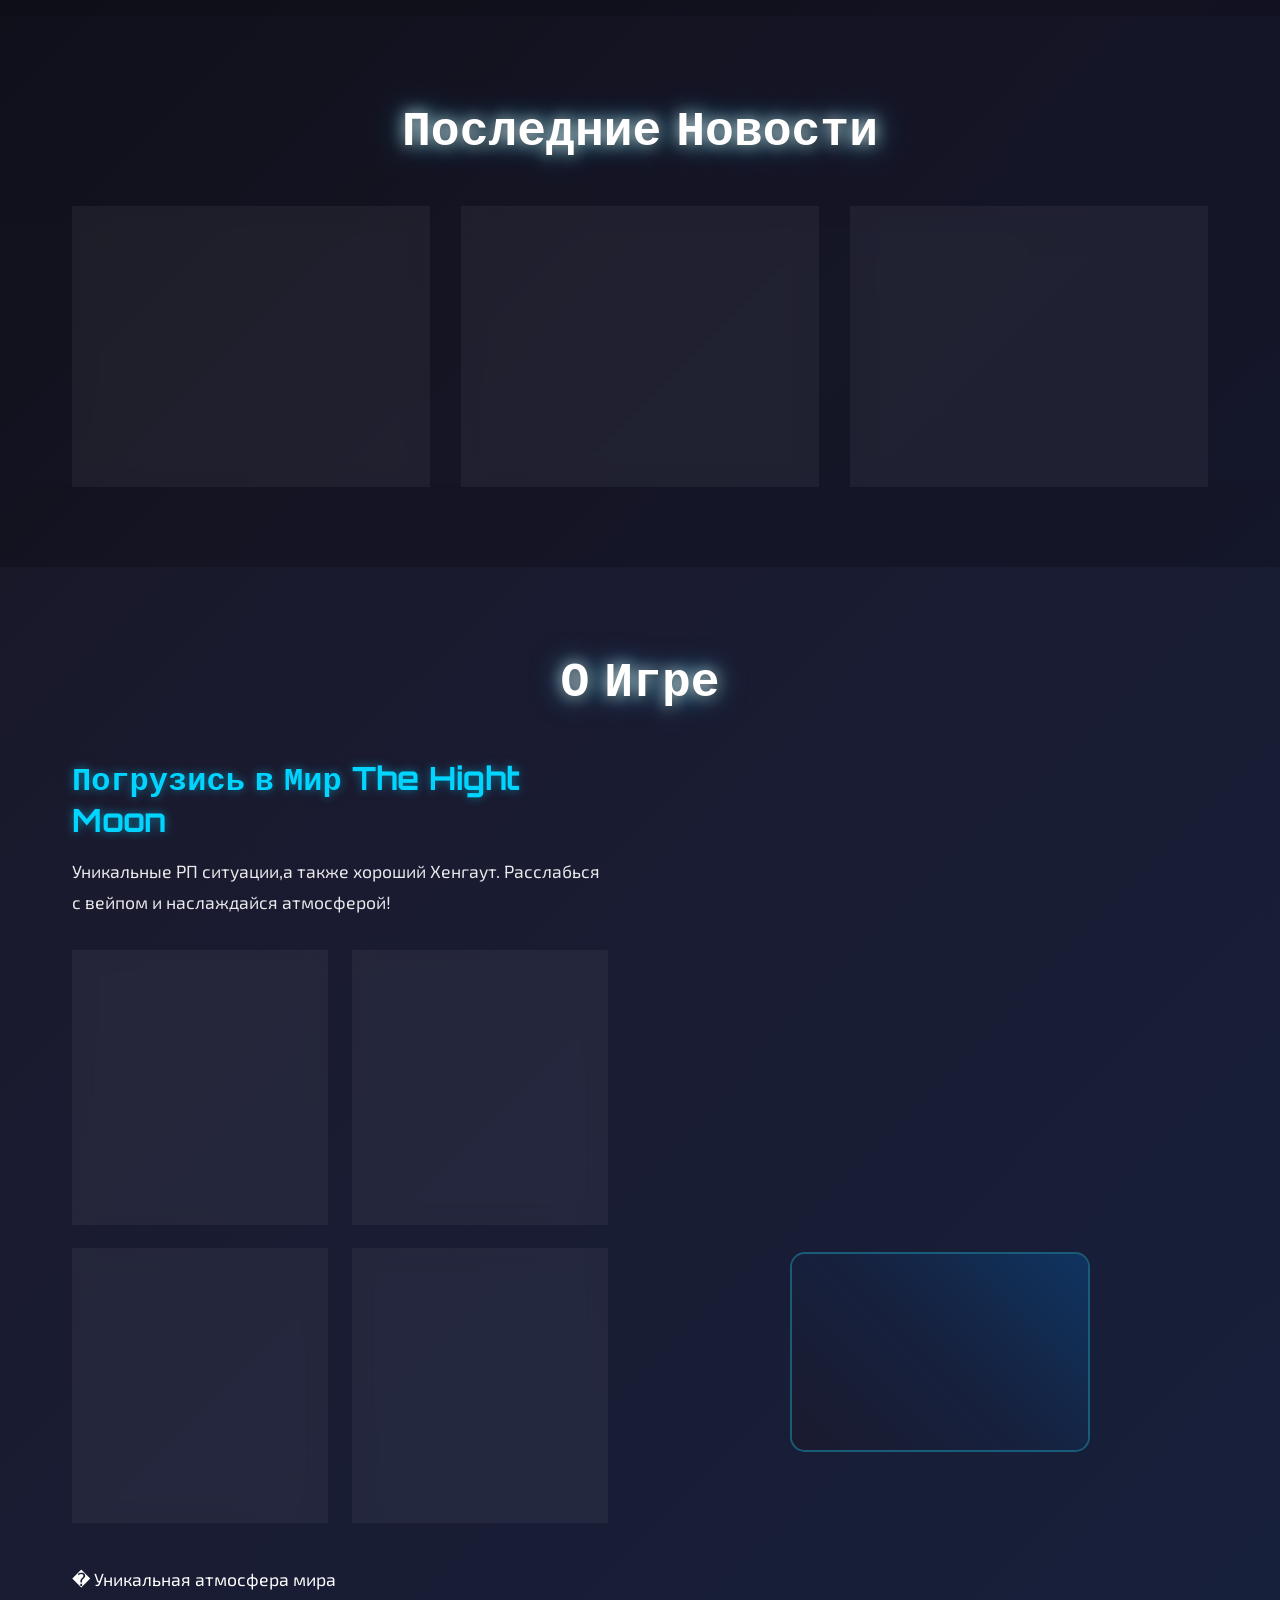
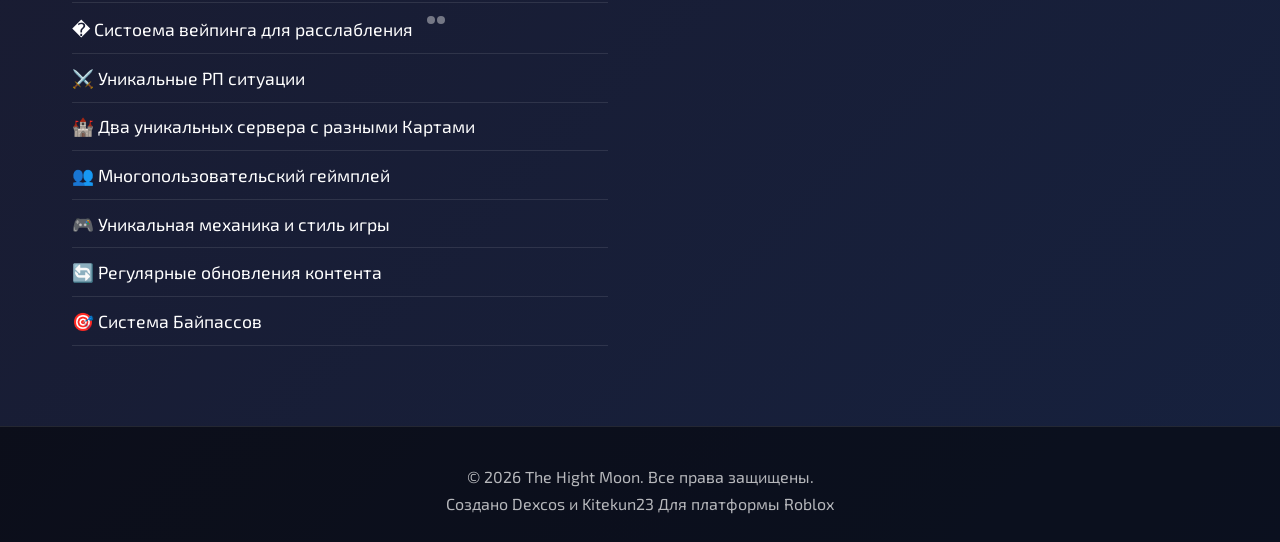
==== commit 1c63e6c5: "Update index.html" ====
--- a/index.html
+++ b/index.html
@@ -2,7 +2,14 @@
 <html lang="ru">
 <head>
     <meta charset="UTF-8">
-    <meta name="viewport" content="width=device-width, initial-scale=1.0">
+    <meta name="viewport" content="width=device-width, initial-scale=1.0, maximum-scale=1.0, user-scalable=no">
+    <meta name="theme-color" content="#00d4ff">
+    <meta name="mobile-web-app-capable" content="yes">
+    <meta name="apple-mobile-web-app-capable" content="yes">
+    <meta name="apple-mobile-web-app-status-bar-style" content="black-translucent">
+    <meta name="description" content="The Hight Moon - Погрузись в мир Вейпов с механиками РП и чатом без блокировок. Уникальные ролевые ситуации и хороший хенгаут.">
+    <meta name="keywords" content="The Hight Moon, Roblox, вейп, roleplay, РП, игра, сервер, Winter, Summer">
+    <meta name="author" content="Dexcos и Kitekun23">
     <title>The Hight Moon - Ты Запомнишь Меня</title>
     <link rel="stylesheet" href="styles.css">
     <link href="https://fonts.googleapis.com/css2?family=Orbitron:wght@400;700;900&family=Exo+2:wght@300;400;600;700&family=Russo+One&family=Comfortaa:wght@300;400;500;600;700&family=Nunito:wght@200;300;400;500;600;700;800;900&display=swap" rel="stylesheet">
@@ -11,22 +18,22 @@
     <div class="stars"></div>
     <div class="moon"></div>
     
-    <header class="header">
-        <nav class="nav">
+    <header class="header" role="banner">
+        <nav class="nav" role="navigation" aria-label="Основная навигация">
             <div class="logo">
                 <h1 class="logo-text">The Hight Moon</h1>
             </div>
             <div class="nav-links">
-                <a href="#home" class="nav-link">Главная</a>
-                <a href="#servers" class="nav-link">Серверы</a>
-                <a href="#about" class="nav-link">О игре</a>
+                <a href="#home" class="nav-link" aria-label="Перейти к главной секции">Главная</a>
+                <a href="#servers" class="nav-link" aria-label="Перейти к серверам">Серверы</a>
+                <a href="#about" class="nav-link" aria-label="Перейти к информации об игре">О игре</a>
             </div>
         </nav>
     </header>
 
-    <main>
+    <main role="main">
         <section id="home" class="hero">
-            <div class="smoke-effects">
+            <div class="smoke-effects" aria-hidden="true">
                 <div class="smoke smoke-1"></div>
                 <div class="smoke smoke-2"></div>
                 <div class="smoke smoke-3"></div>
@@ -34,12 +41,12 @@
             <div class="hero-content">
                 <h1 class="hero-title">The Hight Moon</h1>
                 <p class="hero-slogan">Ты Запомнишь Меня<br><span class="slogan-en">Yeah, You Remember Me</span></p>
-                <div class="hero-description">
+                <article class="hero-description">
                     <p>Погрузись в мир Вейпов,С механиками Рп а также Чата без блокировок</p>
-                </div>
-                <div class="hero-stats">
+                </article>
+                <div class="hero-stats" role="region" aria-label="Статистика игры">
                     <div class="stat-item">
-                        <div class="stat-number" id="total-joins">0</div>
+                        <div class="stat-number" id="total-joins" aria-live="polite">0</div>
                         <div class="stat-label">Всего переходов</div>
                     </div>
                     <div class="stat-item">
@@ -52,9 +59,9 @@
                     </div>
                 </div>
                 <div class="hero-buttons">
-                    <button class="btn btn-primary" onclick="scrollToServers()">🎮 Сервера</button>
-                    <button class="btn btn-secondary" onclick="openDiscord()">💬 Discord</button>
-                    <button class="btn btn-tertiary" onclick="openTelegram()">📱 Telegram</button>
+                    <button class="btn btn-primary" onclick="scrollToServers()" aria-label="Перейти к выбору сервера">🎮 Сервера</button>
+                    <button class="btn btn-secondary" onclick="openDiscord()" aria-label="Открыть Discord сервер">💬 Discord</button>
+                    <button class="btn btn-tertiary" onclick="openTelegram()" aria-label="Открыть Telegram канал">📱 Telegram</button>
                 </div>
             </div>
         </section>
@@ -63,31 +70,31 @@
             <div class="container">
                 <h2 class="section-title">Выбери Свой Сервер</h2>
                 <div class="servers-grid">
-                    <div class="server-card winter-server">
-                        <div class="server-icon">❄️</div>
+                    <article class="server-card winter-server">
+                        <div class="server-icon" aria-hidden="true">❄️</div>
                         <h3 class="server-name">The Winter</h3>
                         <p class="server-description">Холодные зимы с вайбом нового года</p>
-                        <div class="server-status" id="main-winter-status">
-                            <span class="status-dot online"></span>
+                        <div class="server-status" id="main-winter-status" aria-live="polite">
+                            <span class="status-dot online" aria-hidden="true"></span>
                             Онлайн
                         </div>
-                        <button class="btn btn-server" onclick="joinServer('winter')" id="winter-btn">
+                        <button class="btn btn-server" onclick="joinServer('winter')" id="winter-btn" aria-label="Присоединиться к Winter серверу">
                             Присоединиться
                         </button>
-                    </div>
+                    </article>
                     
-                    <div class="server-card summer-server">
-                        <div class="server-icon">☀️</div>
+                    <article class="server-card summer-server">
+                        <div class="server-icon" aria-hidden="true">☀️</div>
                         <h3 class="server-name">The Summer</h3>
                         <p class="server-description">Жаркие каникулы,с сладкими жидкостями</p>
-                        <div class="server-status" id="main-summer-status">
-                            <span class="status-dot online"></span>
+                        <div class="server-status" id="main-summer-status" aria-live="polite">
+                            <span class="status-dot online" aria-hidden="true"></span>
                             Онлайн
                         </div>
-                        <button class="btn btn-server" onclick="joinServer('summer')" id="summer-btn">
+                        <button class="btn btn-server" onclick="joinServer('summer')" id="summer-btn" aria-label="Присоединиться к Summer серверу">
                             Присоединиться
                         </button>
-                    </div>
+                    </article>
                 </div>
             </div>
         </section>
@@ -96,24 +103,24 @@
             <div class="container">
                 <h2 class="section-title">Последние Новости</h2>
                 <div class="news-grid">
-                    <div class="news-card">
-                        <div class="news-date">9 Января 2026</div>
+                    <article class="news-card">
+                        <time class="news-date" datetime="2026-01-09">9 Января 2026</time>
                         <h3>Обновление Winter Server</h3>
                         <p>Релиз!</p>
                         <div class="news-tag">Обновление</div>
-                    </div>
-                    <div class="news-card">
-                        <div class="news-date">11 Января 2026</div>
+                    </article>
+                    <article class="news-card">
+                        <time class="news-date" datetime="2026-01-11">11 Января 2026</time>
                         <h3>Новый Summer Server</h3>
                         <p>Запущен новый сервер!</p>
                         <div class="news-tag">Новое</div>
-                    </div>
-                    <div class="news-card">
-                        <div class="news-date">5 Января 2026</div>
+                    </article>
+                    <article class="news-card">
+                        <time class="news-date" datetime="2026-01-05">5 Января 2026</time>
                         <h3>Discord Сообщество</h3>
                         <p>Присоединяйся к нашему Discord серверу! Общайся с игроками, участвуй в ивентах и получай эксклюзивные награды.</p>
                         <div class="news-tag">Сообщество</div>
-                    </div>
+                    </article>
                 </div>
             </div>
         </section>
@@ -127,31 +134,31 @@
                         <p>Уникальные РП ситуации,а также хороший Хенгаут. Расслабься с вейпом и наслаждайся атмосферой!</p>
                         
                         <div class="features-grid">
-                            <div class="feature-card">
-                                <div class="feature-icon">🌙</div>
+                            <article class="feature-card">
+                                <div class="feature-icon" aria-hidden="true">🌙</div>
                                 <h4>Лунный Мир</h4>
                                 <p>Уникальная атмосфера С вейпом в руке</p>
-                            </div>
-                            <div class="feature-card">
-                                <div class="feature-icon">💨</div>
+                            </article>
+                            <article class="feature-card">
+                                <div class="feature-icon" aria-hidden="true">💨</div>
                                 <h4>Вейп Система</h4>
                                 <p>Расслабься и наслаждайся игровым процессом</p>
-                            </div>
-                            <div class="feature-card">
-                                <div class="feature-icon">⚔️</div>
+                            </article>
+                            <article class="feature-card">
+                                <div class="feature-icon" aria-hidden="true">⚔️</div>
                                 <h4>Лушчие Role-Play</h4>
                                 <p>Будь кем угодно! От ученика до Директора!</p>
-                            </div>
-                            <div class="feature-card">
-                                <div class="feature-icon">🏰</div>
+                            </article>
+                            <article class="feature-card">
+                                <div class="feature-icon" aria-hidden="true">🏰</div>
                                 <h4>Два Сервера</h4>
                                 <p>Winter и Summer серверы с уникальным контентом</p>
-                            </div>
+                            </article>
                         </div>
                         
                         <ul class="features-list">
-                            <li>🌙 Уникальная атмосфера мира</li>
-                            <li>💨 Система вейпинга для расслабления <div class="vape-smoke"></div></li>
+                            <li>�  Уникальная атмосфера мира</li>
+                            <li>� Систоема вейпинга для расслабления <div class="vape-smoke" aria-hidden="true"></div></li>
                             <li>⚔️ Уникальные РП ситуации</li>
                             <li>🏰 Два уникальных сервера с разными Картами</li>
                             <li>👥 Многопользовательский геймплей</li>
@@ -162,7 +169,7 @@
                     </div>
                     <div class="about-visual">
                         <div class="game-preview">
-                            <div class="preview-screen"></div>
+                            <div class="preview-screen" aria-hidden="true"></div>
                         </div>
                     </div>
                 </div>
@@ -170,7 +177,7 @@
         </section>
     </main>
 
-    <footer class="footer">
+    <footer class="footer" role="contentinfo">
         <div class="container">
             <p>&copy; 2026 The Hight Moon. Все права защищены.</p>
             <p>Создано Dexcos и Kitekun23 Для платформы Roblox</p>
@@ -179,6 +186,4 @@
 
     <script src="script.js"></script>
 </body>
-
 </html>
-
--- a/styles.css
+++ b/styles.css
@@ -212,6 +212,12 @@
     transition: all 0.3s ease;
     position: relative;
     padding: 0.5rem 1rem;
+    -webkit-tap-highlight-color: transparent;
+    touch-action: manipulation;
+    min-height: 44px;
+    display: flex;
+    align-items: center;
+    justify-content: center;
 }
 
 .nav-link::before {
@@ -377,6 +383,9 @@
     text-transform: uppercase;
     letter-spacing: 1.2px;
     text-shadow: 0 2px 4px rgba(0, 0, 0, 0.4);
+    -webkit-tap-highlight-color: transparent;
+    touch-action: manipulation;
+    min-height: 44px;
 }
 
 .btn::before {
@@ -604,6 +613,8 @@
     transition: all 0.3s ease;
     position: relative;
     overflow: hidden;
+    -webkit-tap-highlight-color: transparent;
+    touch-action: manipulation;
 }
 
 .server-card::before {
@@ -938,43 +949,150 @@
 
 /* Responsive */
 @media (max-width: 768px) {
+    /* Header optimization */
+    .header {
+        padding: 0.5rem 0;
+        min-height: 70px;
+    }
+    
     .nav {
         flex-direction: column;
-        gap: 1rem;
+        gap: 0.5rem;
+        padding: 0 1rem;
     }
     
     .nav-links {
-        gap: 1rem;
+        gap: 0.5rem;
+        flex-wrap: wrap;
+        justify-content: center;
+    }
+    
+    .nav-link {
+        padding: 0.3rem 0.8rem;
+        font-size: 0.9rem;
+    }
+    
+    .logo-text {
+        font-size: 1.4rem;
+    }
+    
+    /* Hero section optimization */
+    .hero {
+        margin-top: 70px;
+        padding: 2rem 1rem;
+        min-height: 90vh;
+    }
+    
+    .hero-content {
+        max-width: 100%;
     }
     
     .hero-title {
-        font-size: 2.5rem;
+        font-size: 2.2rem;
+        line-height: 1.2;
+        margin-bottom: 1rem;
     }
     
     .hero-slogan {
-        font-size: 1.2rem;
+        font-size: 1rem;
+        margin-bottom: 1.5rem;
+    }
+    
+    .hero-description {
+        font-size: 1rem;
+        margin: 1.5rem 0;
+        padding: 0 1rem;
     }
     
     .hero-stats {
         flex-direction: column;
-        gap: 1.5rem;
+        gap: 1rem;
+        margin: 1.5rem 0;
+    }
+    
+    .stat-number {
+        font-size: 1.3rem;
+    }
+    
+    .stat-label {
+        font-size: 0.8rem;
     }
     
     .hero-buttons {
         flex-direction: column;
         align-items: center;
+        gap: 1rem;
+        margin-top: 2rem;
+    }
+    
+    .hero-buttons .btn {
+        width: 100%;
+        max-width: 280px;
+        padding: 1rem 1.5rem;
+        font-size: 1rem;
+    }
+    
+    /* Servers section optimization */
+    .servers {
+        padding: 3rem 0;
     }
     
     .servers-grid {
         grid-template-columns: 1fr;
+        gap: 1.5rem;
+        margin-top: 2rem;
+    }
+    
+    .server-card {
+        padding: 1.5rem;
+        margin: 0 1rem;
+    }
+    
+    .server-icon {
+        font-size: 3rem;
+    }
+    
+    .server-name {
+        font-size: 1.4rem;
+    }
+    
+    .server-description {
+        font-size: 0.9rem;
+        line-height: 1.4;
+    }
+    
+    .btn-server {
+        padding: 1rem;
+        font-size: 0.9rem;
+    }
+    
+    /* News section optimization */
+    .news {
+        padding: 3rem 0;
     }
     
     .news-grid {
         grid-template-columns: 1fr;
-    }
-    
-    .features-grid {
-        grid-template-columns: 1fr;
+        gap: 1.5rem;
+        margin-top: 2rem;
+    }
+    
+    .news-card {
+        padding: 1.5rem;
+        margin: 0 1rem;
+    }
+    
+    .news-card h3 {
+        font-size: 1.1rem;
+    }
+    
+    .news-card p {
+        font-size: 0.9rem;
+    }
+    
+    /* About section optimization */
+    .about {
+        padding: 3rem 0;
     }
     
     .about-content {
@@ -982,15 +1100,192 @@
         gap: 2rem;
     }
     
+    .features-grid {
+        grid-template-columns: 1fr;
+        gap: 1rem;
+        margin: 1.5rem 0;
+    }
+    
+    .feature-card {
+        padding: 1.2rem;
+        margin: 0 1rem;
+    }
+    
+    .feature-icon {
+        font-size: 2rem;
+    }
+    
+    .feature-card h4 {
+        font-size: 1rem;
+    }
+    
+    .feature-card p {
+        font-size: 0.85rem;
+    }
+    
+    .features-list {
+        margin: 0 1rem;
+    }
+    
+    .features-list li {
+        padding: 0.6rem 0;
+        font-size: 1rem;
+    }
+    
+    .about-visual {
+        margin: 0 1rem;
+    }
+    
+    .game-preview {
+        width: 100%;
+        height: 150px;
+    }
+    
+    /* Section titles */
     .section-title {
         font-size: 2rem;
+        margin-bottom: 2rem;
+        padding: 0 1rem;
+    }
+    
+    /* Container optimization */
+    .container {
+        padding: 0 1rem;
+    }
+    
+    /* Footer optimization */
+    .footer {
+        padding: 1.5rem 0;
+        text-align: center;
+    }
+    
+    .footer p {
+        font-size: 0.9rem;
+    }
+}
+
+/* Extra small devices optimization */
+@media (max-width: 480px) {
+    .hero-title {
+        font-size: 1.8rem;
+    }
+    
+    .hero-slogan {
+        font-size: 0.9rem;
+    }
+    
+    .hero-description {
+        font-size: 0.9rem;
+        padding: 0;
+    }
+    
+    .hero-buttons .btn {
+        max-width: 100%;
+        padding: 0.8rem 1rem;
+        font-size: 0.9rem;
+    }
+    
+    .server-card {
+        margin: 0 0.5rem;
+        padding: 1.2rem;
+    }
+    
+    .news-card {
+        margin: 0 0.5rem;
+        padding: 1.2rem;
+    }
+    
+    .feature-card {
+        margin: 0 0.5rem;
+        padding: 1rem;
+    }
+    
+    .section-title {
+        font-size: 1.6rem;
+        padding: 0 0.5rem;
+    }
+    
+    .container {
+        padding: 0 0.5rem;
+    }
+}
+
+/* Mobile performance optimizations */
+@media (max-width: 768px) {
+    /* Reduce animations for better performance */
+    .smoke-effects {
+        display: none;
+    }
+    
+    /* Simplify star animations */
+    .stars::before,
+    .stars::after {
+        animation-duration: 4s;
+    }
+    
+    /* Reduce particle effects */
+    .falling-star {
+        display: none;
+    }
+    
+    /* Optimize moon animation */
+    .moon {
+        animation-duration: 8s;
+        width: 80px;
+        height: 80px;
+        top: 5%;
+        right: 5%;
+    }
+    
+    /* Reduce blur effects for performance */
+    .server-card,
+    .news-card,
+    .feature-card {
+        backdrop-filter: blur(5px);
+    }
+    
+    /* Optimize text shadows */
+    .hero-title {
+        filter: drop-shadow(0 0 20px rgba(255, 255, 255, 0.6)) drop-shadow(0 0 40px rgba(0, 212, 255, 0.3));
+    }
+    
+    /* Reduce vape effects */
+    .vape-smoke {
+        display: none;
+    }
+}
+
+/* Landscape orientation on mobile */
+@media (max-width: 768px) and (orientation: landscape) {
+    .hero {
+        min-height: 100vh;
+        padding: 1rem;
     }
     
     .hero-stats {
+        flex-direction: row;
+        gap: 1.5rem;
+        justify-content: center;
+    }
+    
+    .hero-buttons {
+        flex-direction: row;
+        flex-wrap: wrap;
+        justify-content: center;
         gap: 1rem;
     }
     
-    .stat-number {
-        font-size: 1.5rem;
-    }
-}+    .hero-buttons .btn {
+        width: auto;
+        min-width: 150px;
+        max-width: 200px;
+    }
+    
+    .header {
+        min-height: 60px;
+    }
+    
+    .hero {
+        margin-top: 60px;
+    }
+}
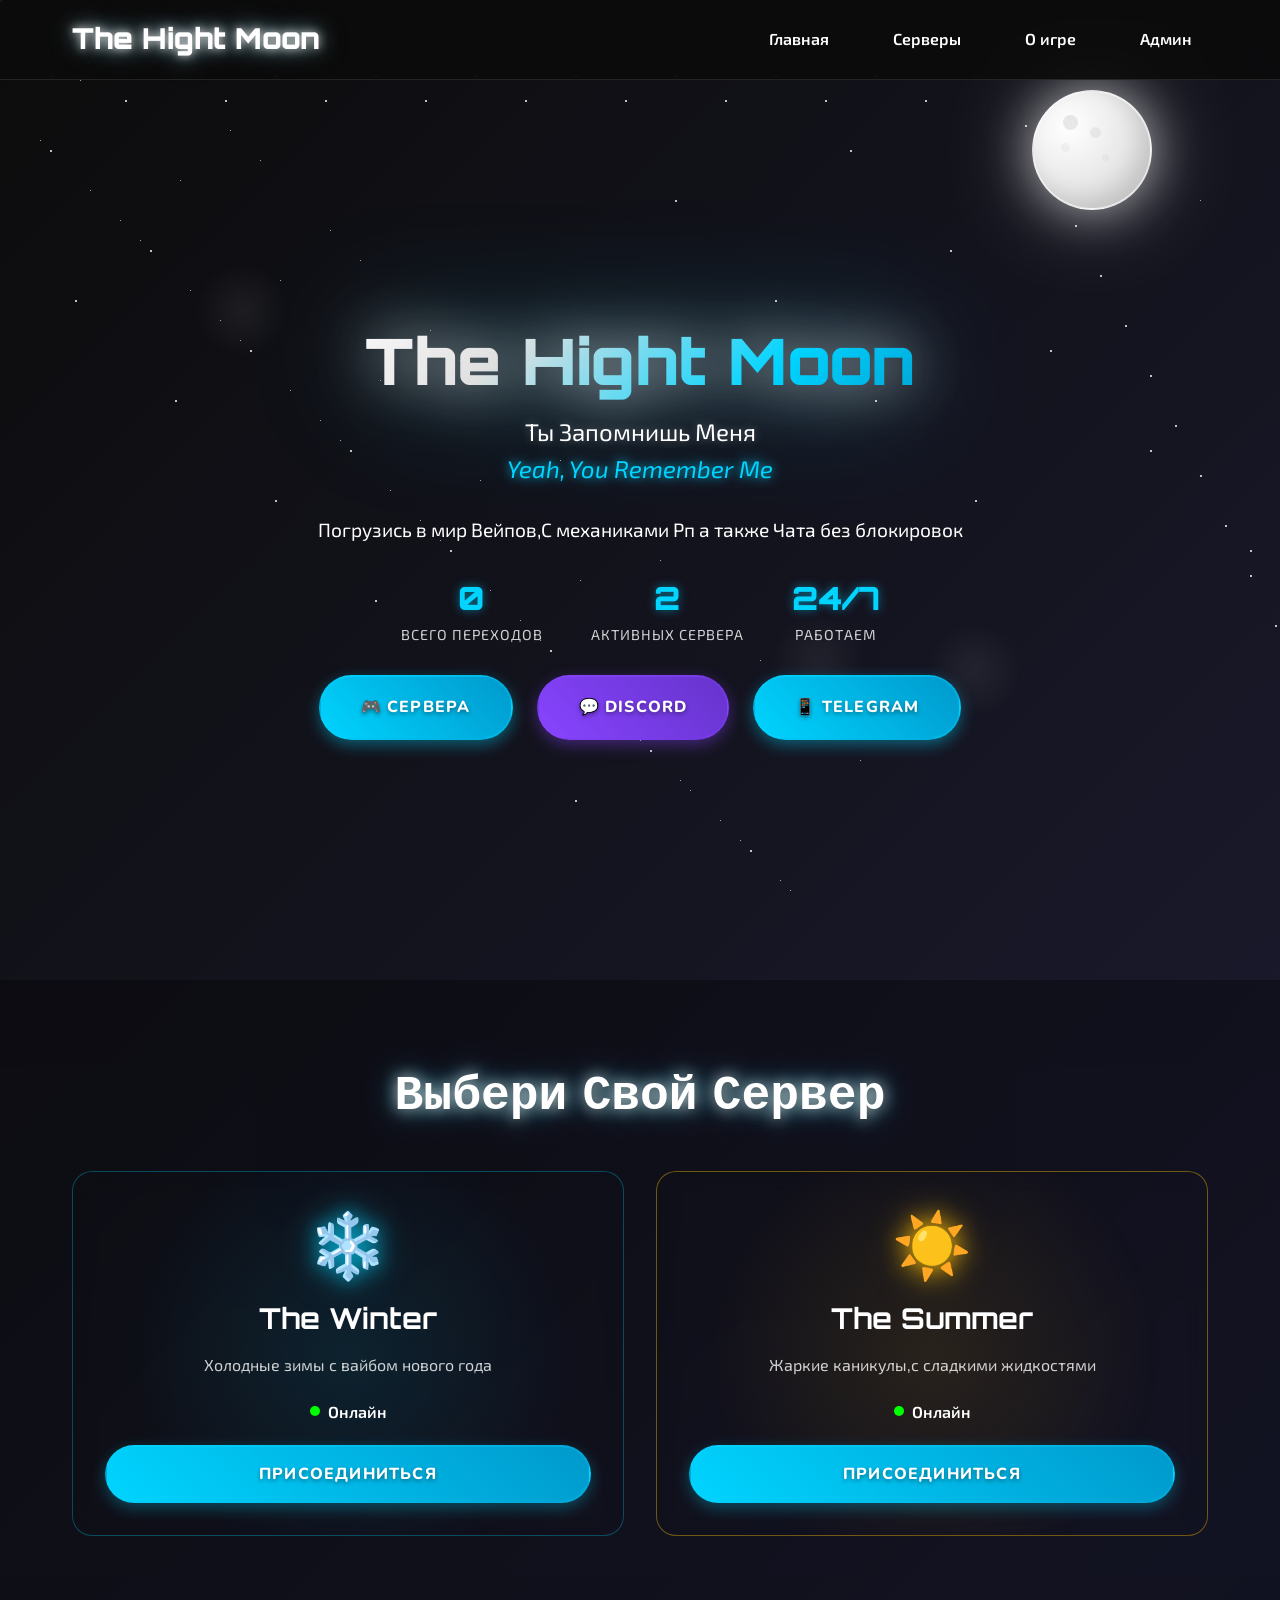
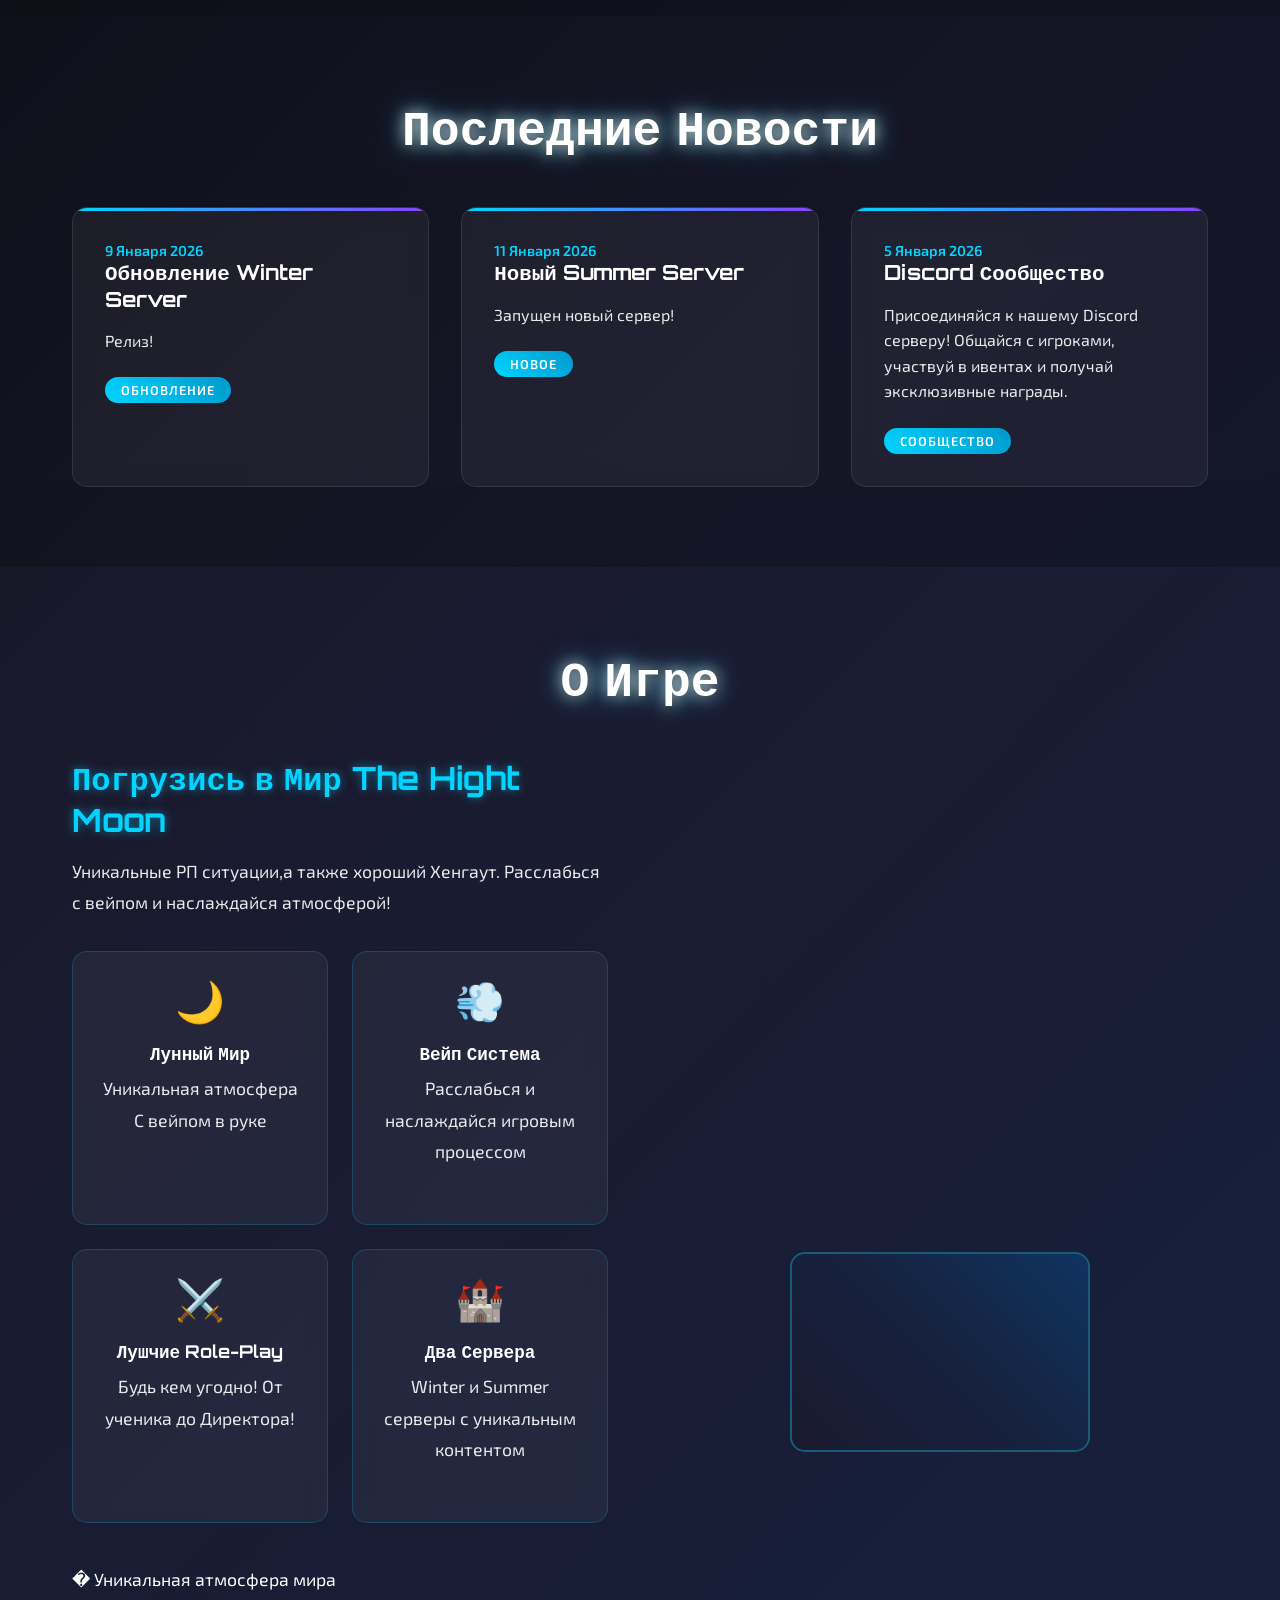
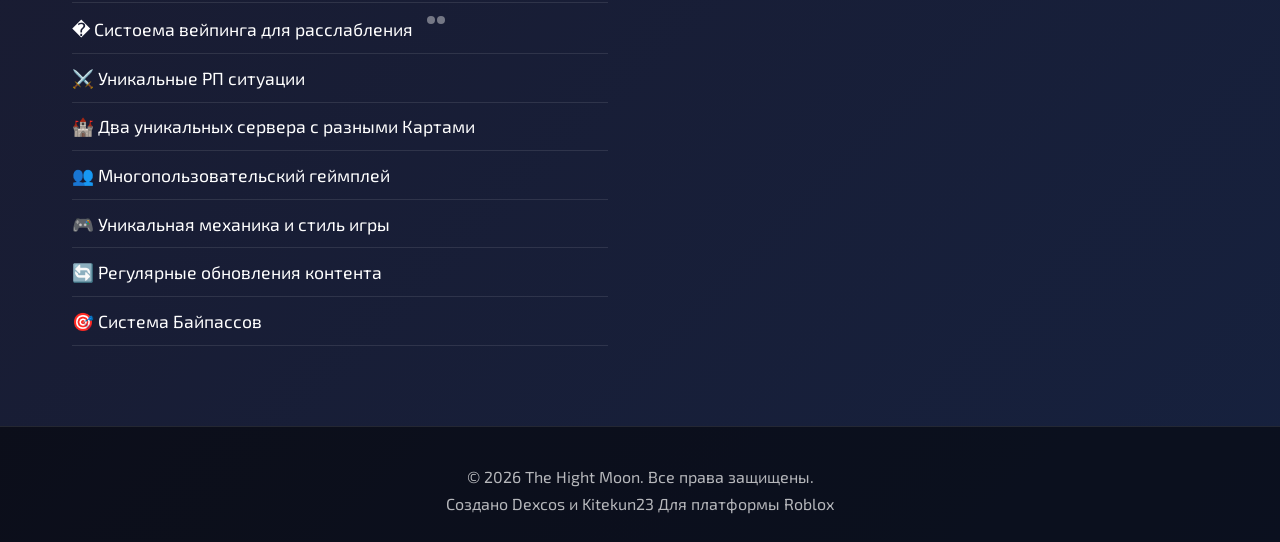
==== commit c43407d9: "Update index.html" ====
--- a/index.html
+++ b/index.html
@@ -27,6 +27,7 @@
                 <a href="#home" class="nav-link" aria-label="Перейти к главной секции">Главная</a>
                 <a href="#servers" class="nav-link" aria-label="Перейти к серверам">Серверы</a>
                 <a href="#about" class="nav-link" aria-label="Перейти к информации об игре">О игре</a>
+                <a href="admin.html" class="nav-link admin-link" aria-label="Админ панель">Админ</a>
             </div>
         </nav>
     </header>
